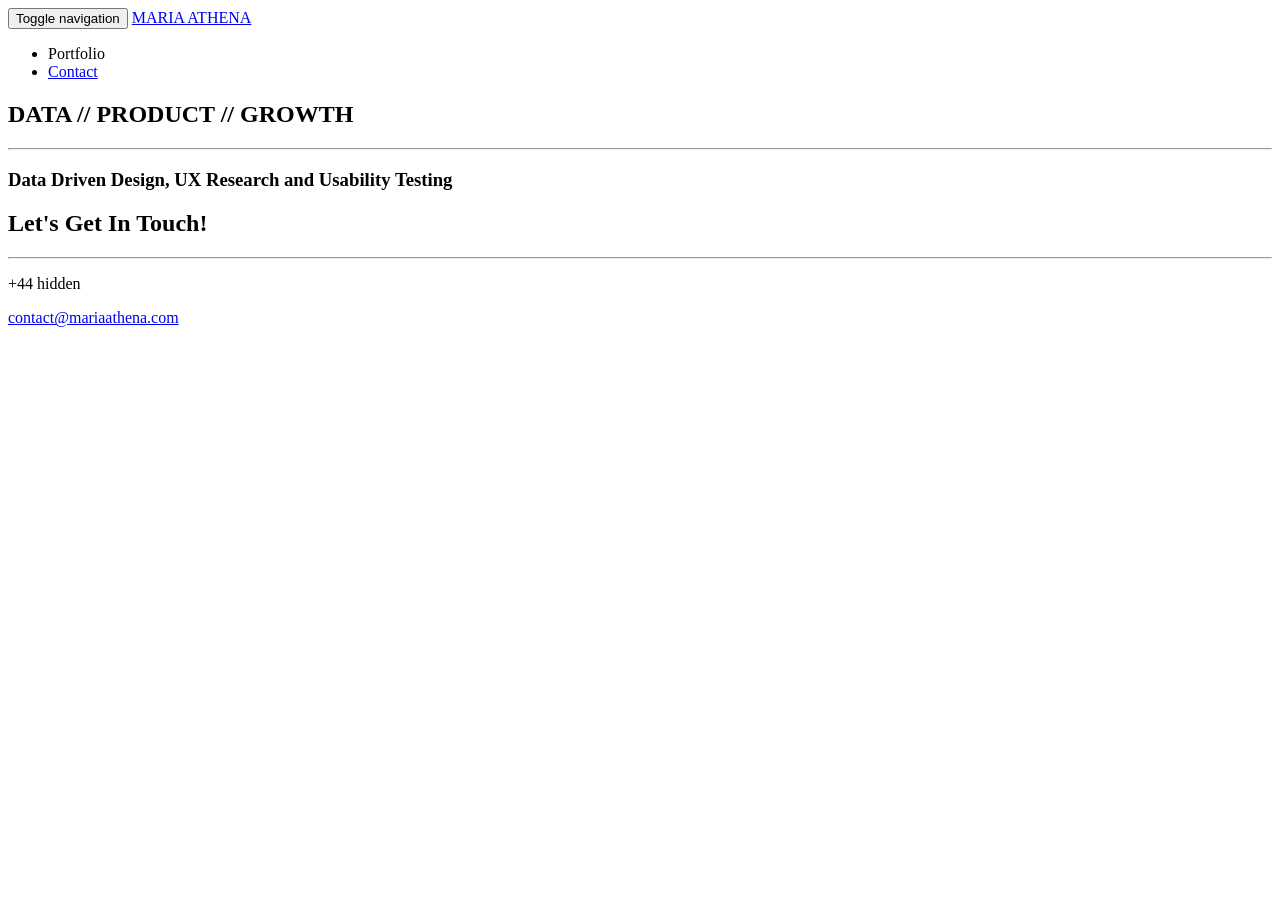
==== index.html @ 38fac7b6 "link to portfolio" ====
<!DOCTYPE html>
<!-- Template from bootstrap -->

<html lang="en">
    
<head>

    <meta charset="utf-8">
    <meta http-equiv="X-UA-Compatible" content="IE=edge">
    <meta name="viewport" content="width=device-width, initial-scale=1">
    <meta name="description" content="">
    <meta name="author" content="">

    <title>MariaAthena</title>

    <!-- Bootstrap Core CSS -->
    <link rel="stylesheet" href="css/bootstrap.min.css" type="text/css">

    <!-- Custom Fonts -->
    <link href='http://fonts.googleapis.com/css?family=Open+Sans:300italic,400italic,600italic,700italic,800italic,400,300,600,700,800' rel='stylesheet' type='text/css'>
    <link href='http://fonts.googleapis.com/css?family=Merriweather:400,300,300italic,400italic,700,700italic,900,900italic' rel='stylesheet' type='text/css'>
    <link rel="stylesheet" href="font-awesome/css/font-awesome.min.css" type="text/css">

    <!-- Plugin CSS -->
    <link rel="stylesheet" href="css/animate.min.css" type="text/css">

    <!-- Custom CSS -->
    <link rel="stylesheet" href="css/creative.css" type="text/css">

    <!-- HTML5 Shim and Respond.js IE8 support of HTML5 elements and media queries -->
    <!-- WARNING: Respond.js doesn't work if you view the page via file:// -->
    <!--[if lt IE 9]>
        <script src="https://oss.maxcdn.com/libs/html5shiv/3.7.0/html5shiv.js"></script>
        <script src="https://oss.maxcdn.com/libs/respond.js/1.4.2/respond.min.js"></script>
    <![endif]-->

</head>


<body id="page-top">

    <nav id="mainNav" class="navbar navbar-default navbar-fixed-top">
        <div class="container-fluid">
            <!-- Brand and toggle get grouped for better mobile display -->
            <div class="navbar-header">
                <button type="button" class="navbar-toggle collapsed" data-toggle="collapse" data-target="#bs-example-navbar-collapse-1">
                    <span class="sr-only">Toggle navigation</span>
                    <span class="icon-bar"></span>
                    <span class="icon-bar"></span>
                    <span class="icon-bar"></span>
                </button>
                <a class="navbar-brand page-scroll" href="#page-top">MARIA ATHENA</a>
            </div>

            <!-- Collect the nav links, forms, and other content for toggling -->
            <div class="collapse navbar-collapse" id="bs-example-navbar-collapse-1">
                <ul class="nav navbar-nav navbar-right">
                    <li>
                        <!--a class="page-scroll" href="#about">About</a>
                    </li>
                    <li>
                        <a class="page-scroll" href="#services">Services</a>
                    </li>
                    <li-->
                        <link href="http://www.github.com/mariaathena">Portfolio</>
                    </li>
                    <li>
                        <a class="page-scroll" href="#contact">Contact</a>
                    </li>
                </ul>
            </div>
            <!-- /.navbar-collapse -->
        </div>
        <!-- /.container-fluid -->
    </nav>

    <header>
        <div class="header-content">
            <div class="header-content-inner">
                <h2>DATA // PRODUCT // GROWTH</h2>
                <hr>
                <h3>Data Driven Design, UX Research and Usability Testing</h3>
                <!-- a href="#about" class="btn btn-primary btn-xl page-scroll">Find Out More</a -->
            </div>
        </div>
    </header>

<!--
    <section class="bg-primary" id="about">
        <div class="container">
            <div class="row">
                <div class="col-lg-8 col-lg-offset-2 text-center">
                    <h2 class="section-heading">We've got what you need!</h2>
                    <hr class="light">
                    <p class="text-faded">Start Bootstrap has everything you need to get your new website up and running in no time! All of the templates and themes on Start Bootstrap are open source, free to download, and easy to use. No strings attached!</p>
                    <a href="#" class="btn btn-default btn-xl">Get Started!</a>
                </div>
            </div>
        </div>
    </section>

    <section id="services">
        <div class="container">
            <div class="row">
                <div class="col-lg-12 text-center">
                    <h2 class="section-heading">At Your Service</h2>
                    <hr class="primary">
                </div>
            </div>
        </div>
        <div class="container">
            <div class="row">
                <div class="col-lg-3 col-md-6 text-center">
                    <div class="service-box">
                        <i class="fa fa-4x fa-diamond wow bounceIn text-primary"></i>
                        <h3>Sturdy Templates</h3>
                        <p class="text-muted">Our templates are updated regularly so they don't break.</p>
                    </div>
                </div>
                <div class="col-lg-3 col-md-6 text-center">
                    <div class="service-box">
                        <i class="fa fa-4x fa-paper-plane wow bounceIn text-primary" data-wow-delay=".1s"></i>
                        <h3>Ready to Ship</h3>
                        <p class="text-muted">You can use this theme as is, or you can make changes!</p>
                    </div>
                </div>
                <div class="col-lg-3 col-md-6 text-center">
                    <div class="service-box">
                        <i class="fa fa-4x fa-newspaper-o wow bounceIn text-primary" data-wow-delay=".2s"></i>
                        <h3>Up to Date</h3>
                        <p class="text-muted">We update dependencies to keep things fresh.</p>
                    </div>
                </div>
                <div class="col-lg-3 col-md-6 text-center">
                    <div class="service-box">
                        <i class="fa fa-4x fa-heart wow bounceIn text-primary" data-wow-delay=".3s"></i>
                        <h3>Made with Love</h3>
                        <p class="text-muted">You have to make your websites with love these days!</p>
                    </div>
                </div>
            </div>
        </div>
    </section>

    <section class="no-padding" id="portfolio">
        <div class="container-fluid">
            <div class="row no-gutter">
                <div class="col-lg-4 col-sm-6">
                    <a href="#" class="portfolio-box">
                        <img src="img/portfolio/1.jpg" class="img-responsive" alt="">
                        <div class="portfolio-box-caption">
                            <div class="portfolio-box-caption-content">
                                <div class="project-category text-faded">
                                    Category
                                </div>
                                <div class="project-name">
                                    Project Name
                                </div>
                            </div>
                        </div>
                    </a>
                </div>
                <div class="col-lg-4 col-sm-6">
                    <a href="#" class="portfolio-box">
                        <img src="img/portfolio/2.jpg" class="img-responsive" alt="">
                        <div class="portfolio-box-caption">
                            <div class="portfolio-box-caption-content">
                                <div class="project-category text-faded">
                                    Category
                                </div>
                                <div class="project-name">
                                    Project Name
                                </div>
                            </div>
                        </div>
                    </a>
                </div>
                <div class="col-lg-4 col-sm-6">
                    <a href="#" class="portfolio-box">
                        <img src="img/portfolio/3.jpg" class="img-responsive" alt="">
                        <div class="portfolio-box-caption">
                            <div class="portfolio-box-caption-content">
                                <div class="project-category text-faded">
                                    Category
                                </div>
                                <div class="project-name">
                                    Project Name
                                </div>
                            </div>
                        </div>
                    </a>
                </div>
                <div class="col-lg-4 col-sm-6">
                    <a href="#" class="portfolio-box">
                        <img src="img/portfolio/4.jpg" class="img-responsive" alt="">
                        <div class="portfolio-box-caption">
                            <div class="portfolio-box-caption-content">
                                <div class="project-category text-faded">
                                    Category
                                </div>
                                <div class="project-name">
                                    Project Name
                                </div>
                            </div>
                        </div>
                    </a>
                </div>
                <div class="col-lg-4 col-sm-6">
                    <a href="#" class="portfolio-box">
                        <img src="img/portfolio/5.jpg" class="img-responsive" alt="">
                        <div class="portfolio-box-caption">
                            <div class="portfolio-box-caption-content">
                                <div class="project-category text-faded">
                                    Category
                                </div>
                                <div class="project-name">
                                    Project Name
                                </div>
                            </div>
                        </div>
                    </a>
                </div>
                <div class="col-lg-4 col-sm-6">
                    <a href="#" class="portfolio-box">
                        <img src="img/portfolio/6.jpg" class="img-responsive" alt="">
                        <div class="portfolio-box-caption">
                            <div class="portfolio-box-caption-content">
                                <div class="project-category text-faded">
                                    Category
                                </div>
                                <div class="project-name">
                                    Project Name
                                </div>
                            </div>
                        </div>
                    </a>
                </div>
            </div>
        </div>
    </section>

    <aside class="bg-dark">
        <div class="container text-center">
            <div class="call-to-action">
                <h2>Free Download at Start Bootstrap!</h2>
                <a href="#" class="btn btn-default btn-xl wow tada">Download Now!</a>
            </div>
        </div>
    </aside>

-->
    <section id="contact">
        <div class="container">
            <div class="row">
                <div class="col-lg-8 col-lg-offset-2 text-center">
                    <h2 class="section-heading">Let's Get In Touch!</h2>
                    <hr class="primary">
                    <!-- p>Ready to start your next project with us? That's great! Give us a call or send us an email and we will get back to you as soon as possible!</p -->
                </div>
                <div class="col-lg-4 col-lg-offset-2 text-center">
                    <i class="fa fa-phone fa-3x wow bounceIn"></i>
                    <p>+44 hidden</p>
                </div>
                <div class="col-lg-4 text-center">
                    <i class="fa fa-envelope-o fa-3x wow bounceIn" data-wow-delay=".1s"></i>
                    <p><a href="mailto:contact@mariaathena.com">contact@mariaathena.com</a></p>
                </div>
            </div>
        </div>
    </section>



    <!-- jQuery -->
    <script src="js/jquery.js"></script>

    <!-- Bootstrap Core JavaScript -->
    <script src="js/bootstrap.min.js"></script>

    <!-- Plugin JavaScript -->
    <script src="js/jquery.easing.min.js"></script>
    <script src="js/jquery.fittext.js"></script>
    <script src="js/wow.min.js"></script>

    <!-- Custom Theme JavaScript -->
    <script src="js/creative.js"></script>

</body>

<script>
  (function(i,s,o,g,r,a,m){i['GoogleAnalyticsObject']=r;i[r]=i[r]||function(){
  (i[r].q=i[r].q||[]).push(arguments)},i[r].l=1*new Date();a=s.createElement(o),
  m=s.getElementsByTagName(o)[0];a.async=1;a.src=g;m.parentNode.insertBefore(a,m)
  })(window,document,'script','https://www.google-analytics.com/analytics.js','ga');

  ga('create', 'UA-71743566-1', 'auto');
  ga('send', 'pageview');

</script>
    
        
</html>
---- css/creative.css ----
/*!
 * Start Bootstrap - Creative Bootstrap Theme (http://startbootstrap.com)
 * Code licensed under the Apache License v2.0.
 * For details, see http://www.apache.org/licenses/LICENSE-2.0.
 */

html,
body {
    width: 100%;
    height: 100%;
}

body {
    font-family: Merriweather,'Helvetica Neue',Arial,sans-serif;
}

hr {
    max-width: 50px;
    border-color: #f05f40;
    border-width: 3px;
}

hr.light {
    border-color: #fff;
}

a {
    color: #f05f40;
    -webkit-transition: all .35s;
    -moz-transition: all .35s;
    transition: all .35s;
}

a:hover,
a:focus {
    color: #eb3812;
}

h1,
h2,
h3,
h4,
h5,
h6 {
    font-family: 'Open Sans','Helvetica Neue',Arial,sans-serif;
}

p {
    margin-bottom: 20px;
    font-size: 16px;
    line-height: 1.5;
}

.bg-primary {
    background-color: #f05f40;
}

.bg-dark {
    color: #fff;
    background-color: #222;
}

.text-faded {
    color: rgba(255,255,255,.7);
}

section {
    padding: 100px 0;
}

aside {
    padding: 50px 0;
}

.no-padding {
    padding: 0;
}

.navbar-default {
    border-color: rgba(34,34,34,.05);
    font-family: 'Open Sans','Helvetica Neue',Arial,sans-serif;
    background-color: #fff;
    -webkit-transition: all .35s;
    -moz-transition: all .35s;
    transition: all .35s;
}

.navbar-default .navbar-header .navbar-brand {
    text-transform: uppercase;
    font-family: 'Open Sans','Helvetica Neue',Arial,sans-serif;
    font-weight: 700;
    color: #f05f40;
}

.navbar-default .navbar-header .navbar-brand:hover,
.navbar-default .navbar-header .navbar-brand:focus {
    color: #eb3812;
}

.navbar-default .nav > li>a,
.navbar-default .nav>li>a:focus {
    text-transform: uppercase;
    font-size: 13px;
    font-weight: 700;
    color: #222;
}

.navbar-default .nav > li>a:hover,
.navbar-default .nav>li>a:focus:hover {
    color: #f05f40;
}

.navbar-default .nav > li.active>a,
.navbar-default .nav>li.active>a:focus {
    color: #f05f40!important;
    background-color: transparent;
}

.navbar-default .nav > li.active>a:hover,
.navbar-default .nav>li.active>a:focus:hover {
    background-color: transparent;
}

@media(min-width:768px) {
    .navbar-default {
        border-color: rgba(255,255,255,.3);
        background-color: transparent;
    }

    .navbar-default .navbar-header .navbar-brand {
        color: rgba(255,255,255,.7);
    }

    .navbar-default .navbar-header .navbar-brand:hover,
    .navbar-default .navbar-header .navbar-brand:focus {
        color: #fff;
    }

    .navbar-default .nav > li>a,
    .navbar-default .nav>li>a:focus {
        color: rgba(255,255,255,.7);
    }

    .navbar-default .nav > li>a:hover,
    .navbar-default .nav>li>a:focus:hover {
        color: #fff;
    }

    .navbar-default.affix {
        border-color: rgba(34,34,34,.05);
        background-color: #fff;
    }

    .navbar-default.affix .navbar-header .navbar-brand {
        font-size: 14px;
        color: #f05f40;
    }

    .navbar-default.affix .navbar-header .navbar-brand:hover,
    .navbar-default.affix .navbar-header .navbar-brand:focus {
        color: #eb3812;
    }

    .navbar-default.affix .nav > li>a,
    .navbar-default.affix .nav>li>a:focus {
        color: #222;
    }

    .navbar-default.affix .nav > li>a:hover,
    .navbar-default.affix .nav>li>a:focus:hover {
        color: #f05f40;
    }
}

header {
    position: relative;
    width: 100%;
    min-height: auto;
    text-align: center;
    color: #fff;
    background-image: url(../img/header.jpg);
    background-position: center;
    -webkit-background-size: cover;
    -moz-background-size: cover;
    background-size: cover;
    -o-background-size: cover;
}

header .header-content {
    position: relative;
    width: 100%;
    padding: 100px 15px;
    text-align: center;
}

header .header-content .header-content-inner h1 {
    margin-top: 0;
    margin-bottom: 0;
    text-transform: uppercase;
    font-weight: 700;
}

header .header-content .header-content-inner hr {
    margin: 30px auto;
}

header .header-content .header-content-inner p {
    margin-bottom: 50px;
    font-size: 16px;
    font-weight: 300;
    color: rgba(255,255,255,.7);
}

@media(min-width:768px) {
    header {
        min-height: 100%;
    }

    header .header-content {
        position: absolute;
        top: 50%;
        padding: 0 50px;
        -webkit-transform: translateY(-50%);
        -ms-transform: translateY(-50%);
        transform: translateY(-50%);
    }

    header .header-content .header-content-inner {
        margin-right: auto;
        margin-left: auto;
        max-width: 1000px;
    }

    header .header-content .header-content-inner p {
        margin-right: auto;
        margin-left: auto;
        max-width: 80%;
        font-size: 18px;
    }
}

.section-heading {
    margin-top: 0;
}

.service-box {
    margin: 50px auto 0;
    max-width: 400px;
}

@media(min-width:992px) {
    .service-box {
        margin: 20px auto 0;
    }
}

.service-box p {
    margin-bottom: 0;
}

.portfolio-box {
    display: block;
    position: relative;
    margin: 0 auto;
    max-width: 650px;
}

.portfolio-box .portfolio-box-caption {
    display: block;
    position: absolute;
    bottom: 0;
    width: 100%;
    height: 100%;
    text-align: center;
    color: #fff;
    opacity: 0;
    background: rgba(240,95,64,.9);
    -webkit-transition: all .35s;
    -moz-transition: all .35s;
    transition: all .35s;
}

.portfolio-box .portfolio-box-caption .portfolio-box-caption-content {
    position: absolute;
    top: 50%;
    width: 100%;
    text-align: center;
    transform: translateY(-50%);
}

.portfolio-box .portfolio-box-caption .portfolio-box-caption-content .project-category,
.portfolio-box .portfolio-box-caption .portfolio-box-caption-content .project-name {
    padding: 0 15px;
    font-family: 'Open Sans','Helvetica Neue',Arial,sans-serif;
}

.portfolio-box .portfolio-box-caption .portfolio-box-caption-content .project-category {
    text-transform: uppercase;
    font-size: 14px;
    font-weight: 600;
}

.portfolio-box .portfolio-box-caption .portfolio-box-caption-content .project-name {
    font-size: 18px;
}

.portfolio-box:hover .portfolio-box-caption {
    opacity: 1;
}

@media(min-width:768px) {
    .portfolio-box .portfolio-box-caption .portfolio-box-caption-content .project-category {
        font-size: 16px;
    }

    .portfolio-box .portfolio-box-caption .portfolio-box-caption-content .project-name {
        font-size: 22px;
    }
}

.call-to-action h2 {
    margin: 0 auto 20px;
}

.text-primary {
    color: #f05f40;
}

.no-gutter > [class*=col-] {
    padding-right: 0;
    padding-left: 0;
}

.btn-default {
    border-color: #fff;
    color: #222;
    background-color: #fff;
    -webkit-transition: all .35s;
    -moz-transition: all .35s;
    transition: all .35s;
}

.btn-default:hover,
.btn-default:focus,
.btn-default.focus,
.btn-default:active,
.btn-default.active,
.open > .dropdown-toggle.btn-default {
    border-color: #ededed;
    color: #222;
    background-color: #f2f2f2;
}

.btn-default:active,
.btn-default.active,
.open > .dropdown-toggle.btn-default {
    background-image: none;
}

.btn-default.disabled,
.btn-default[disabled],
fieldset[disabled] .btn-default,
.btn-default.disabled:hover,
.btn-default[disabled]:hover,
fieldset[disabled] .btn-default:hover,
.btn-default.disabled:focus,
.btn-default[disabled]:focus,
fieldset[disabled] .btn-default:focus,
.btn-default.disabled.focus,
.btn-default[disabled].focus,
fieldset[disabled] .btn-default.focus,
.btn-default.disabled:active,
.btn-default[disabled]:active,
fieldset[disabled] .btn-default:active,
.btn-default.disabled.active,
.btn-default[disabled].active,
fieldset[disabled] .btn-default.active {
    border-color: #fff;
    background-color: #fff;
}

.btn-default .badge {
    color: #fff;
    background-color: #222;
}

.btn-primary {
    border-color: #f05f40;
    color: #fff;
    background-color: #f05f40;
    -webkit-transition: all .35s;
    -moz-transition: all .35s;
    transition: all .35s;
}

.btn-primary:hover,
.btn-primary:focus,
.btn-primary.focus,
.btn-primary:active,
.btn-primary.active,
.open > .dropdown-toggle.btn-primary {
    border-color: #ed431f;
    color: #fff;
    background-color: #ee4b28;
}

.btn-primary:active,
.btn-primary.active,
.open > .dropdown-toggle.btn-primary {
    background-image: none;
}

.btn-primary.disabled,
.btn-primary[disabled],
fieldset[disabled] .btn-primary,
.btn-primary.disabled:hover,
.btn-primary[disabled]:hover,
fieldset[disabled] .btn-primary:hover,
.btn-primary.disabled:focus,
.btn-primary[disabled]:focus,
fieldset[disabled] .btn-primary:focus,
.btn-primary.disabled.focus,
.btn-primary[disabled].focus,
fieldset[disabled] .btn-primary.focus,
.btn-primary.disabled:active,
.btn-primary[disabled]:active,
fieldset[disabled] .btn-primary:active,
.btn-primary.disabled.active,
.btn-primary[disabled].active,
fieldset[disabled] .btn-primary.active {
    border-color: #f05f40;
    background-color: #f05f40;
}

.btn-primary .badge {
    color: #f05f40;
    background-color: #fff;
}

.btn {
    border: 0;
    border-radius: 300px;
    text-transform: uppercase;
    font-family: 'Open Sans','Helvetica Neue',Arial,sans-serif;
    font-weight: 700;
}

.btn-xl {
    padding: 15px 30px;
}

::-moz-selection {
    text-shadow: none;
    color: #fff;
    background: #222;
}

::selection {
    text-shadow: none;
    color: #fff;
    background: #222;
}

img::selection {
    color: #fff;
    background: 0 0;
}

img::-moz-selection {
    color: #fff;
    background: 0 0;
}

body {
    webkit-tap-highlight-color: #222;
}
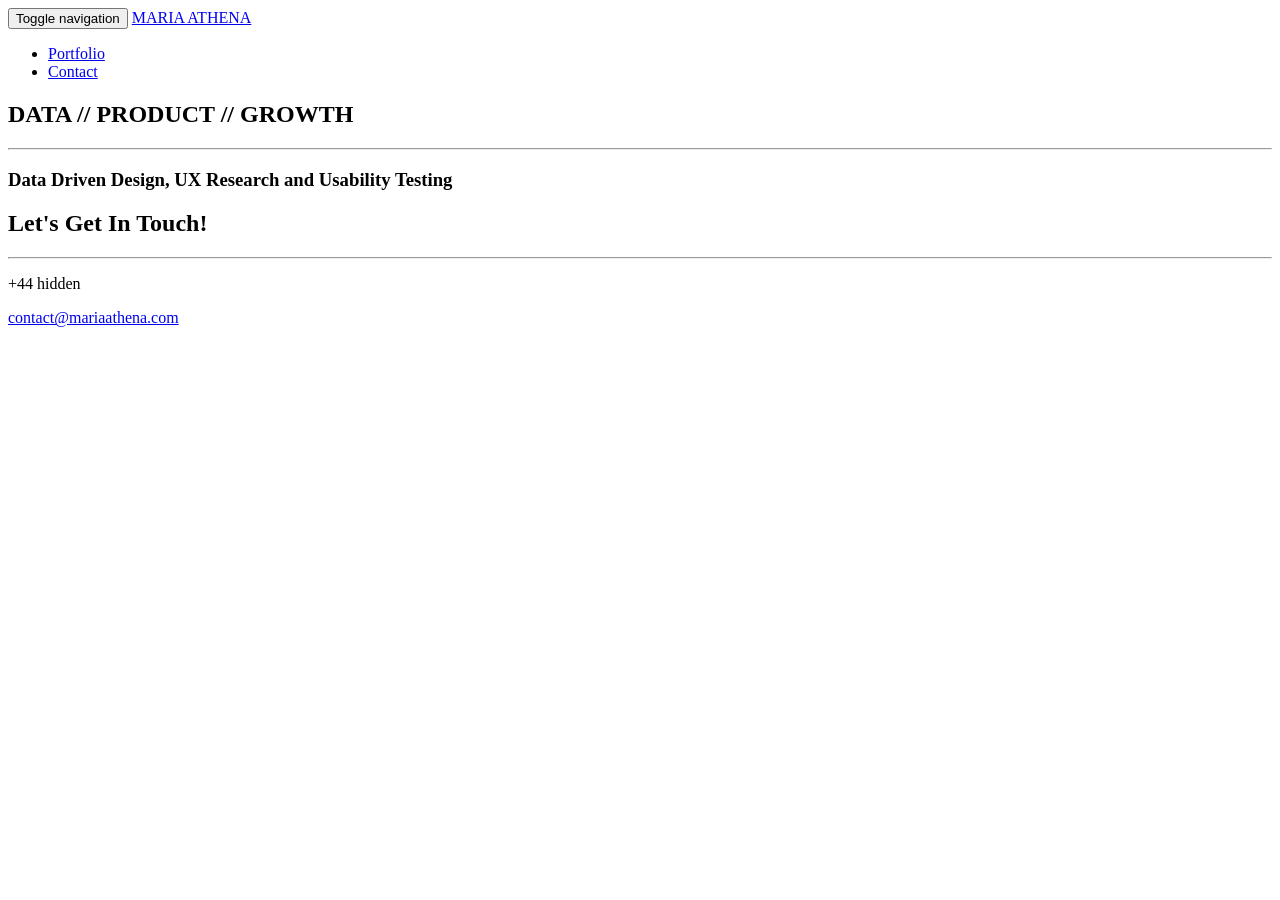
==== commit 2bb8c79f: "link to portfolio" ====
--- a/index.html
+++ b/index.html
@@ -62,7 +62,7 @@
                         <a class="page-scroll" href="#services">Services</a>
                     </li>
                     <li-->
-                        <link href="http://www.github.com/mariaathena">Portfolio</>
+                        <a href="http://www.github.com/mariaathena">Portfolio</a>
                     </li>
                     <li>
                         <a class="page-scroll" href="#contact">Contact</a>
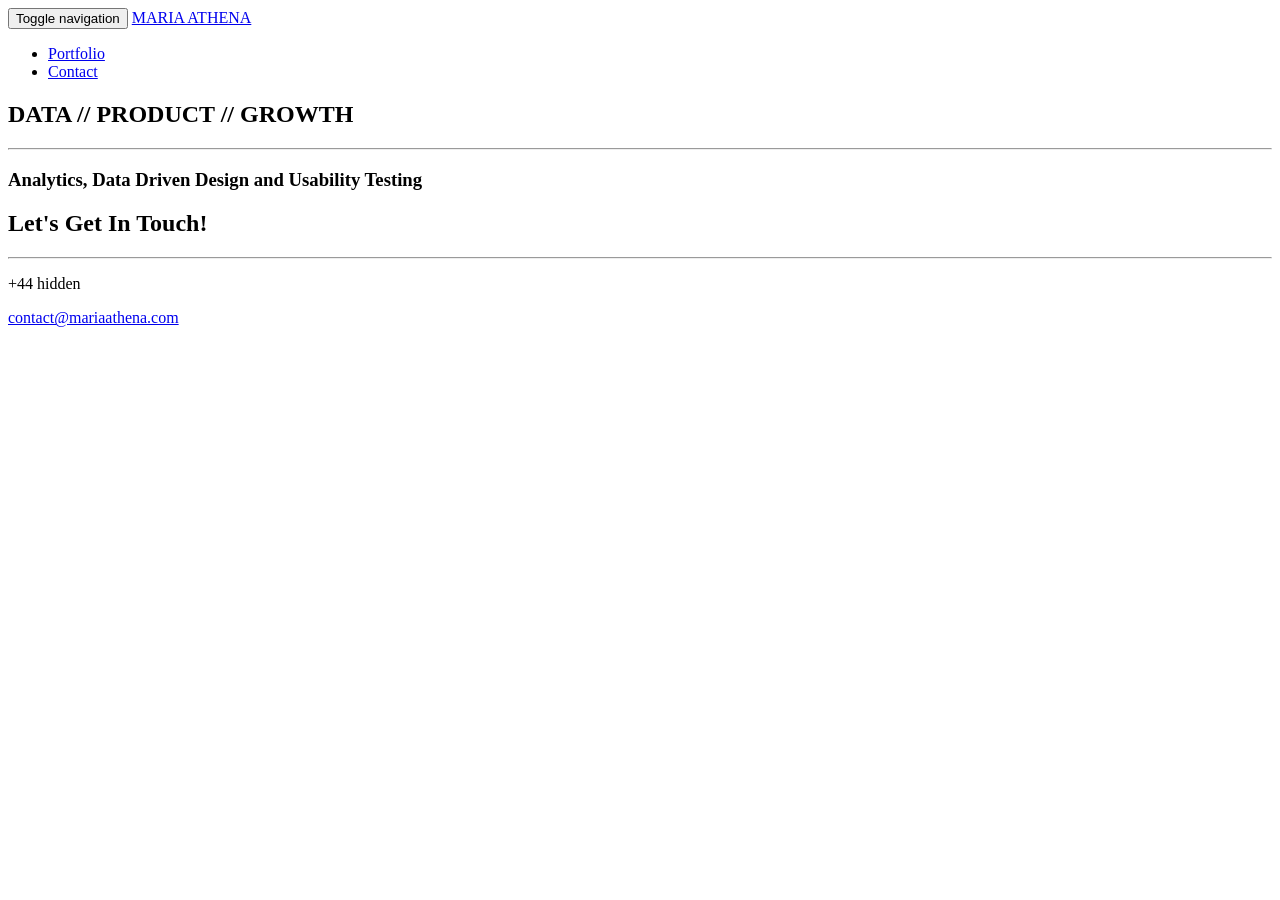
==== commit d05e6915: "add tagline" ====
--- a/index.html
+++ b/index.html
@@ -79,7 +79,7 @@
             <div class="header-content-inner">
                 <h2>DATA // PRODUCT // GROWTH</h2>
                 <hr>
-                <h3>Data Driven Design, UX Research and Usability Testing</h3>
+                <h3>Analytics, Data Driven Design and Usability Testing</h3>
                 <!-- a href="#about" class="btn btn-primary btn-xl page-scroll">Find Out More</a -->
             </div>
         </div>
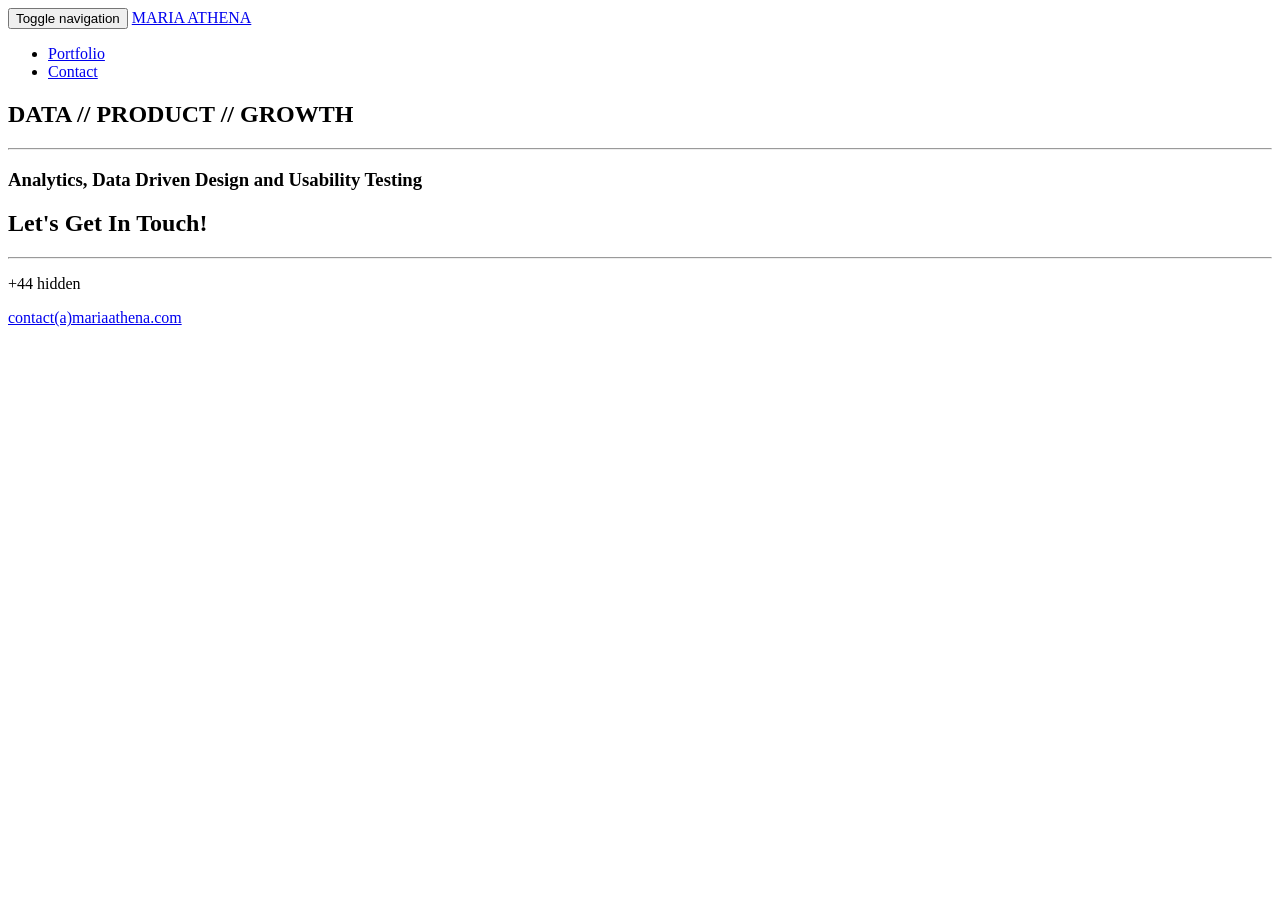
==== commit 729e516f: "add email" ====
--- a/index.html
+++ b/index.html
@@ -263,7 +263,7 @@
                 </div>
                 <div class="col-lg-4 text-center">
                     <i class="fa fa-envelope-o fa-3x wow bounceIn" data-wow-delay=".1s"></i>
-                    <p><a href="mailto:contact@mariaathena.com">contact@mariaathena.com</a></p>
+                    <p><a href="mailto:contact@mariaathena.com">contact(a)mariaathena.com</a></p>
                 </div>
             </div>
         </div>
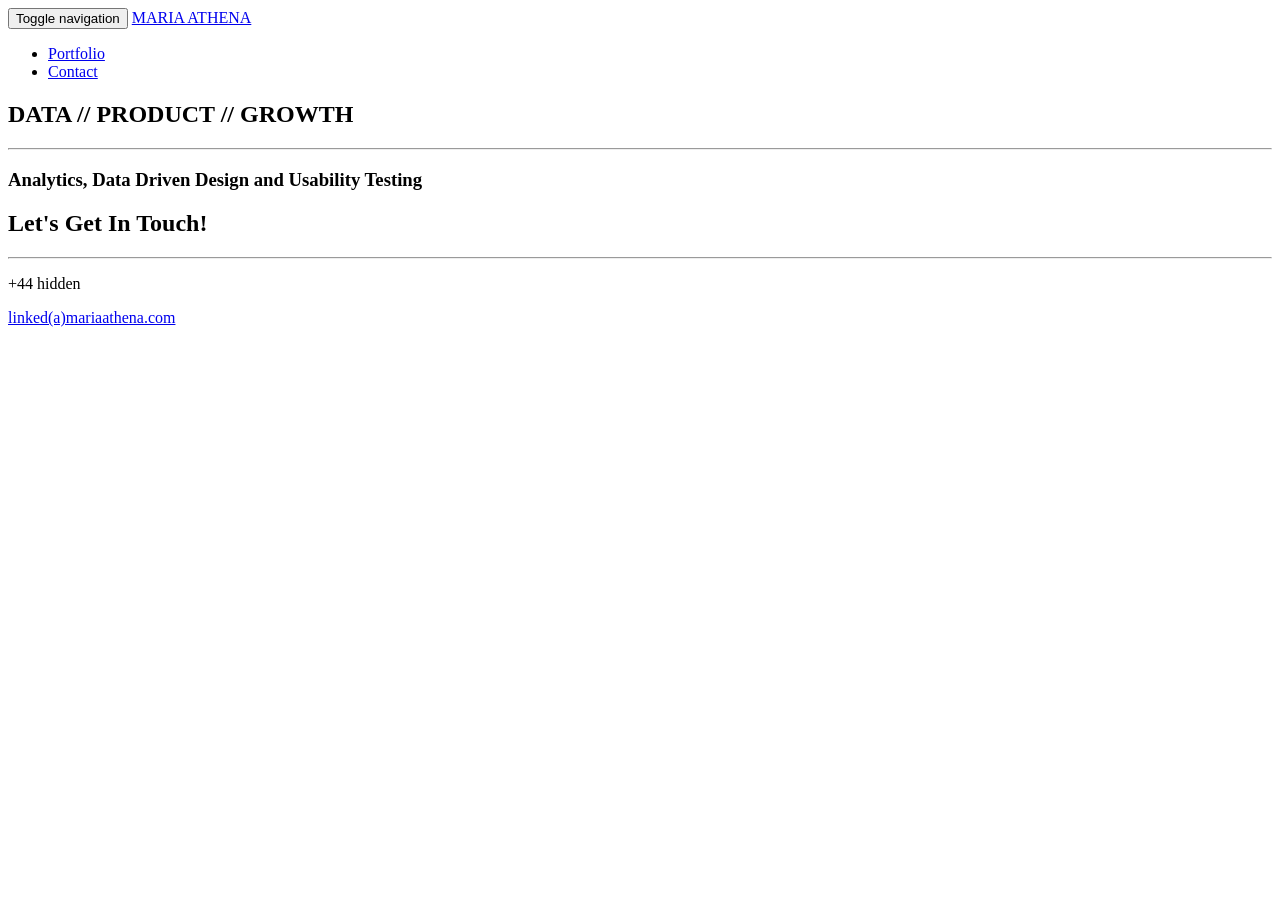
==== commit 0640f0bb: "obscure email address" ====
--- a/index.html
+++ b/index.html
@@ -263,7 +263,7 @@
                 </div>
                 <div class="col-lg-4 text-center">
                     <i class="fa fa-envelope-o fa-3x wow bounceIn" data-wow-delay=".1s"></i>
-                    <p><a href="mailto:contact@mariaathena.com">contact(a)mariaathena.com</a></p>
+                    <p><a href="mailto:me@mariaathena.com">linked(a)mariaathena.com</a></p>
                 </div>
             </div>
         </div>
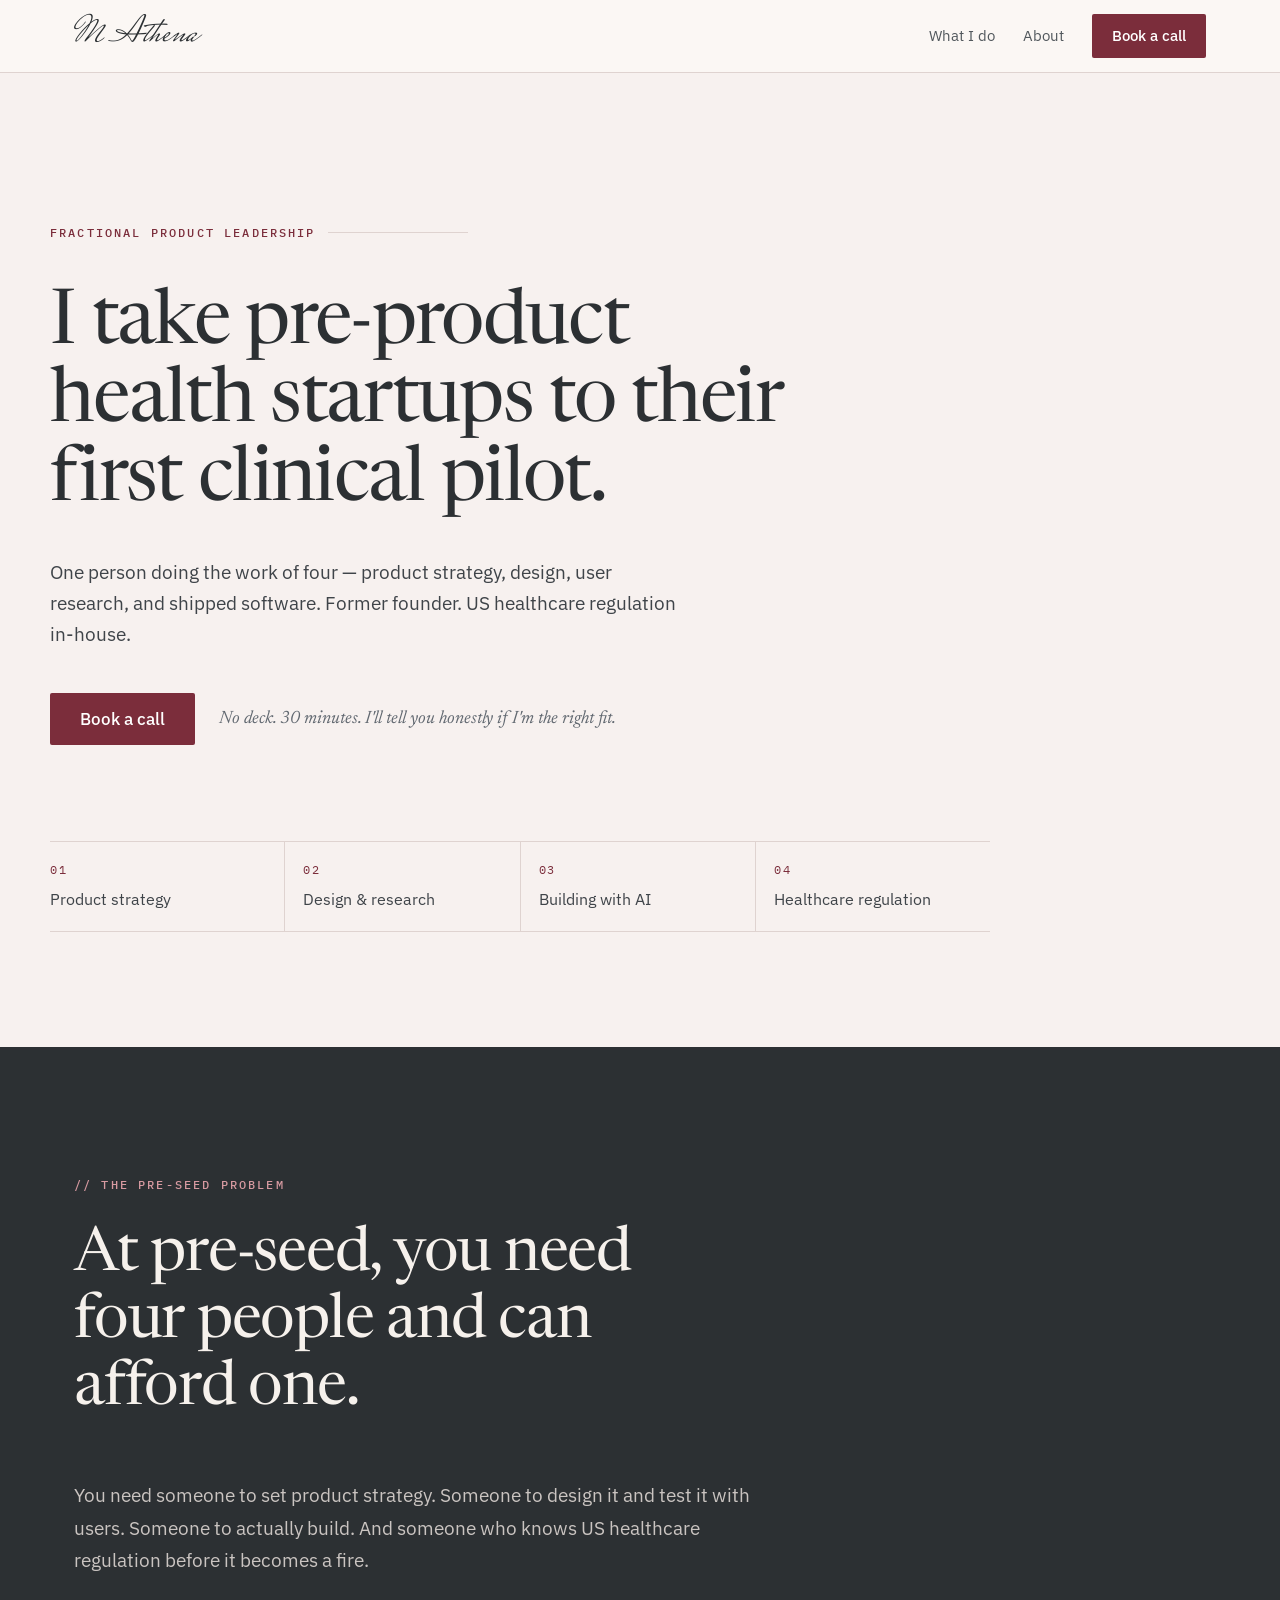
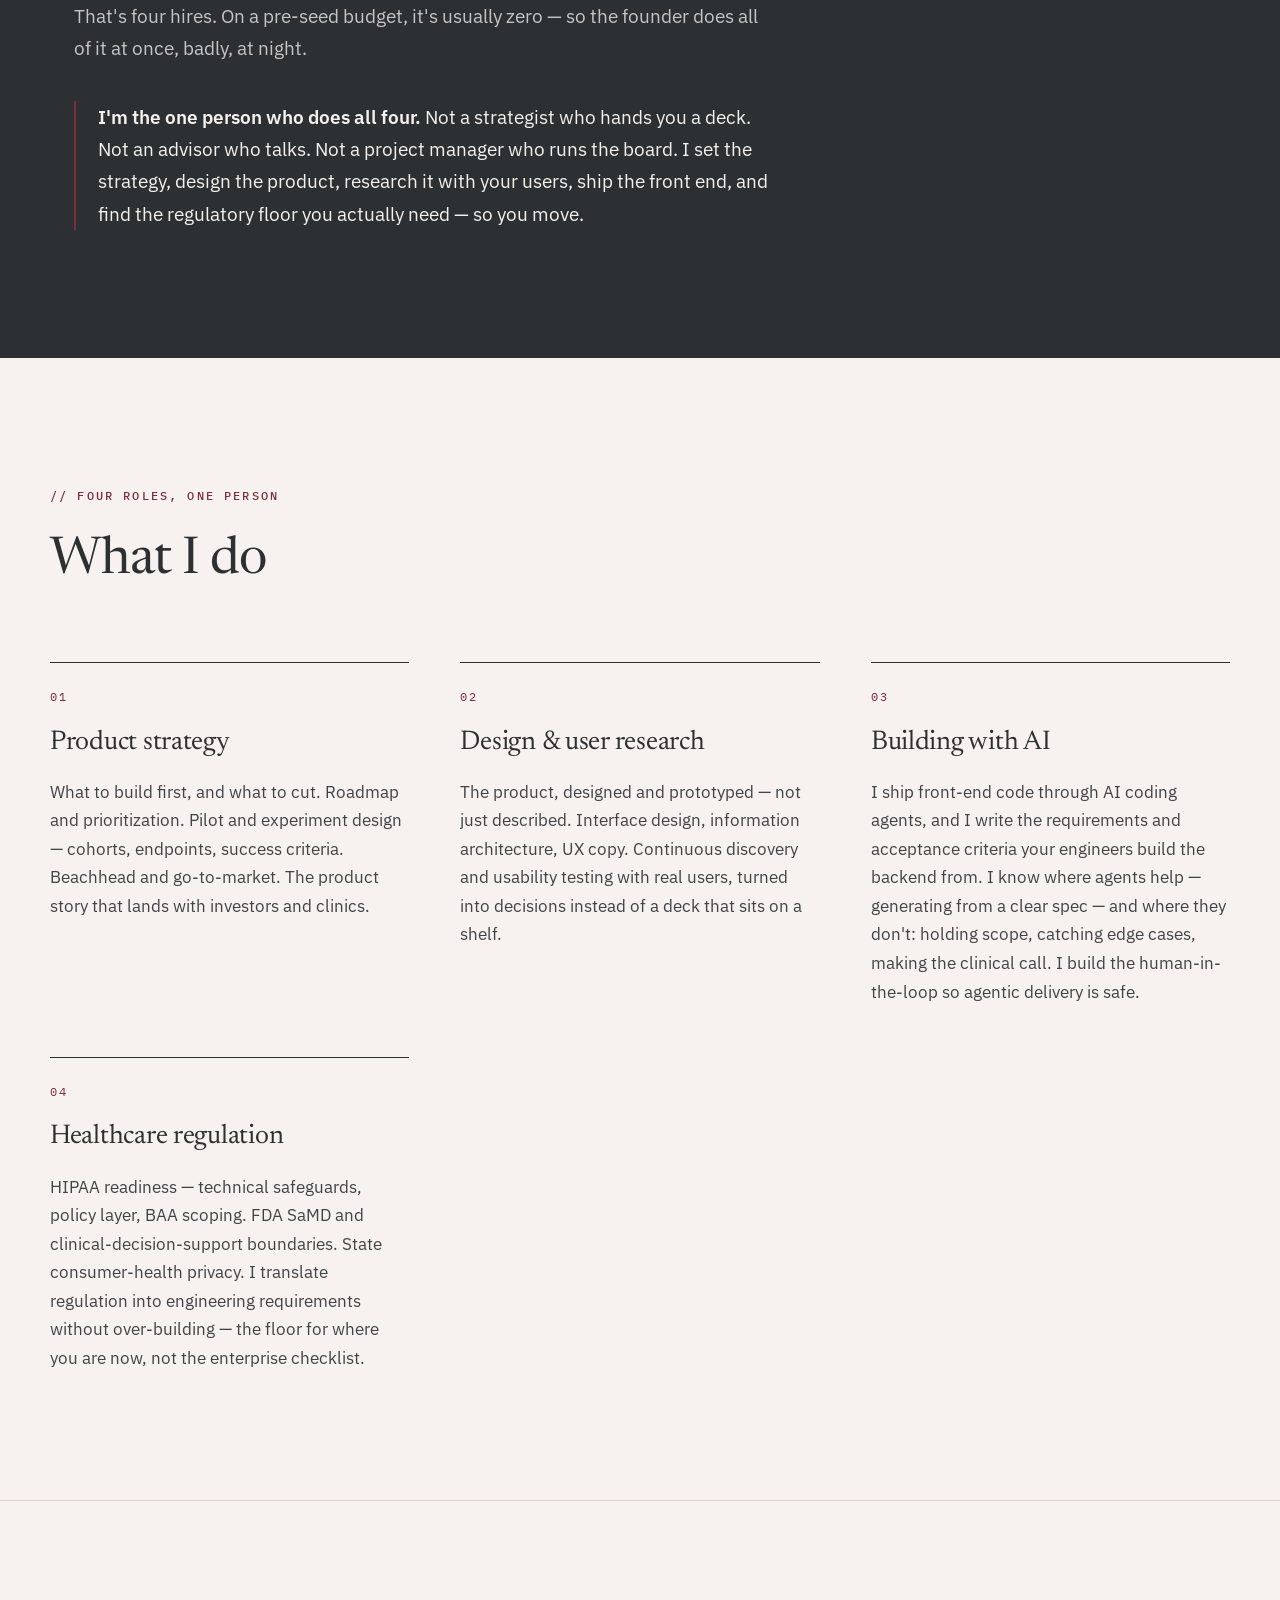
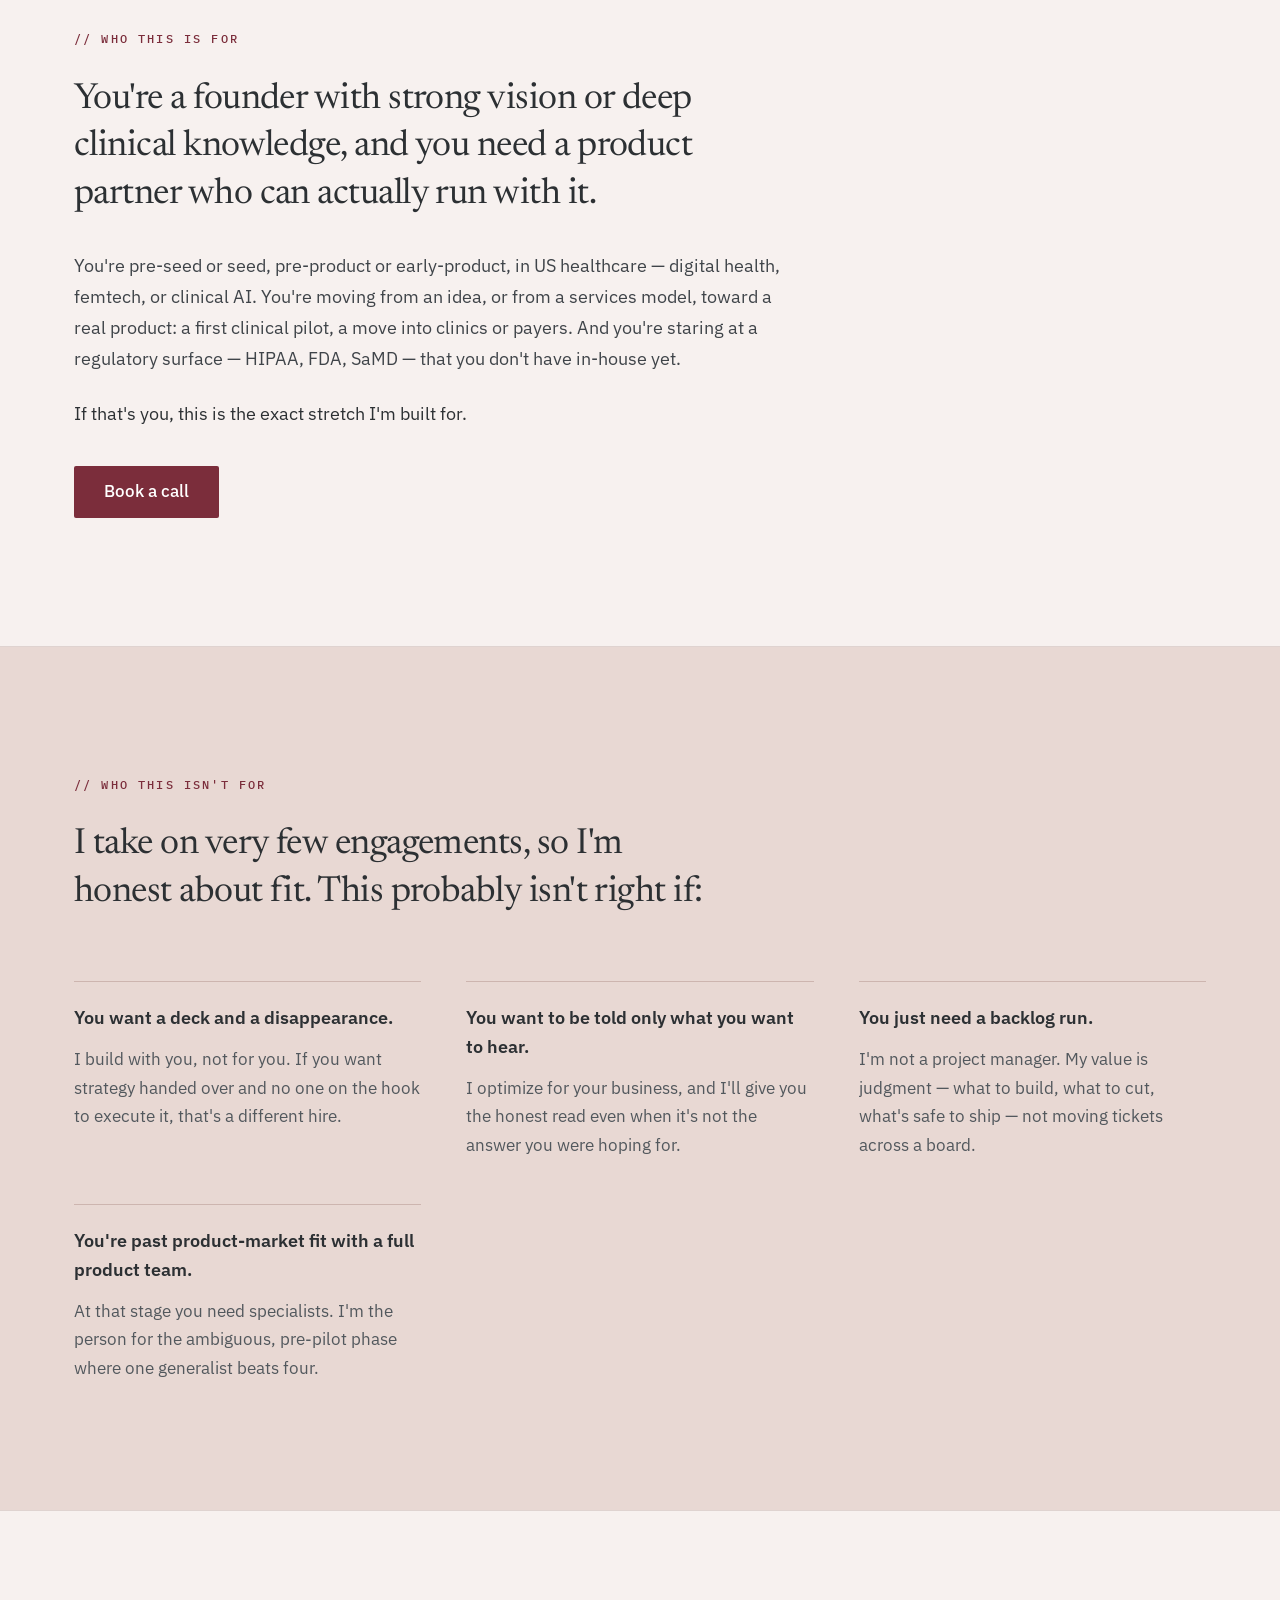
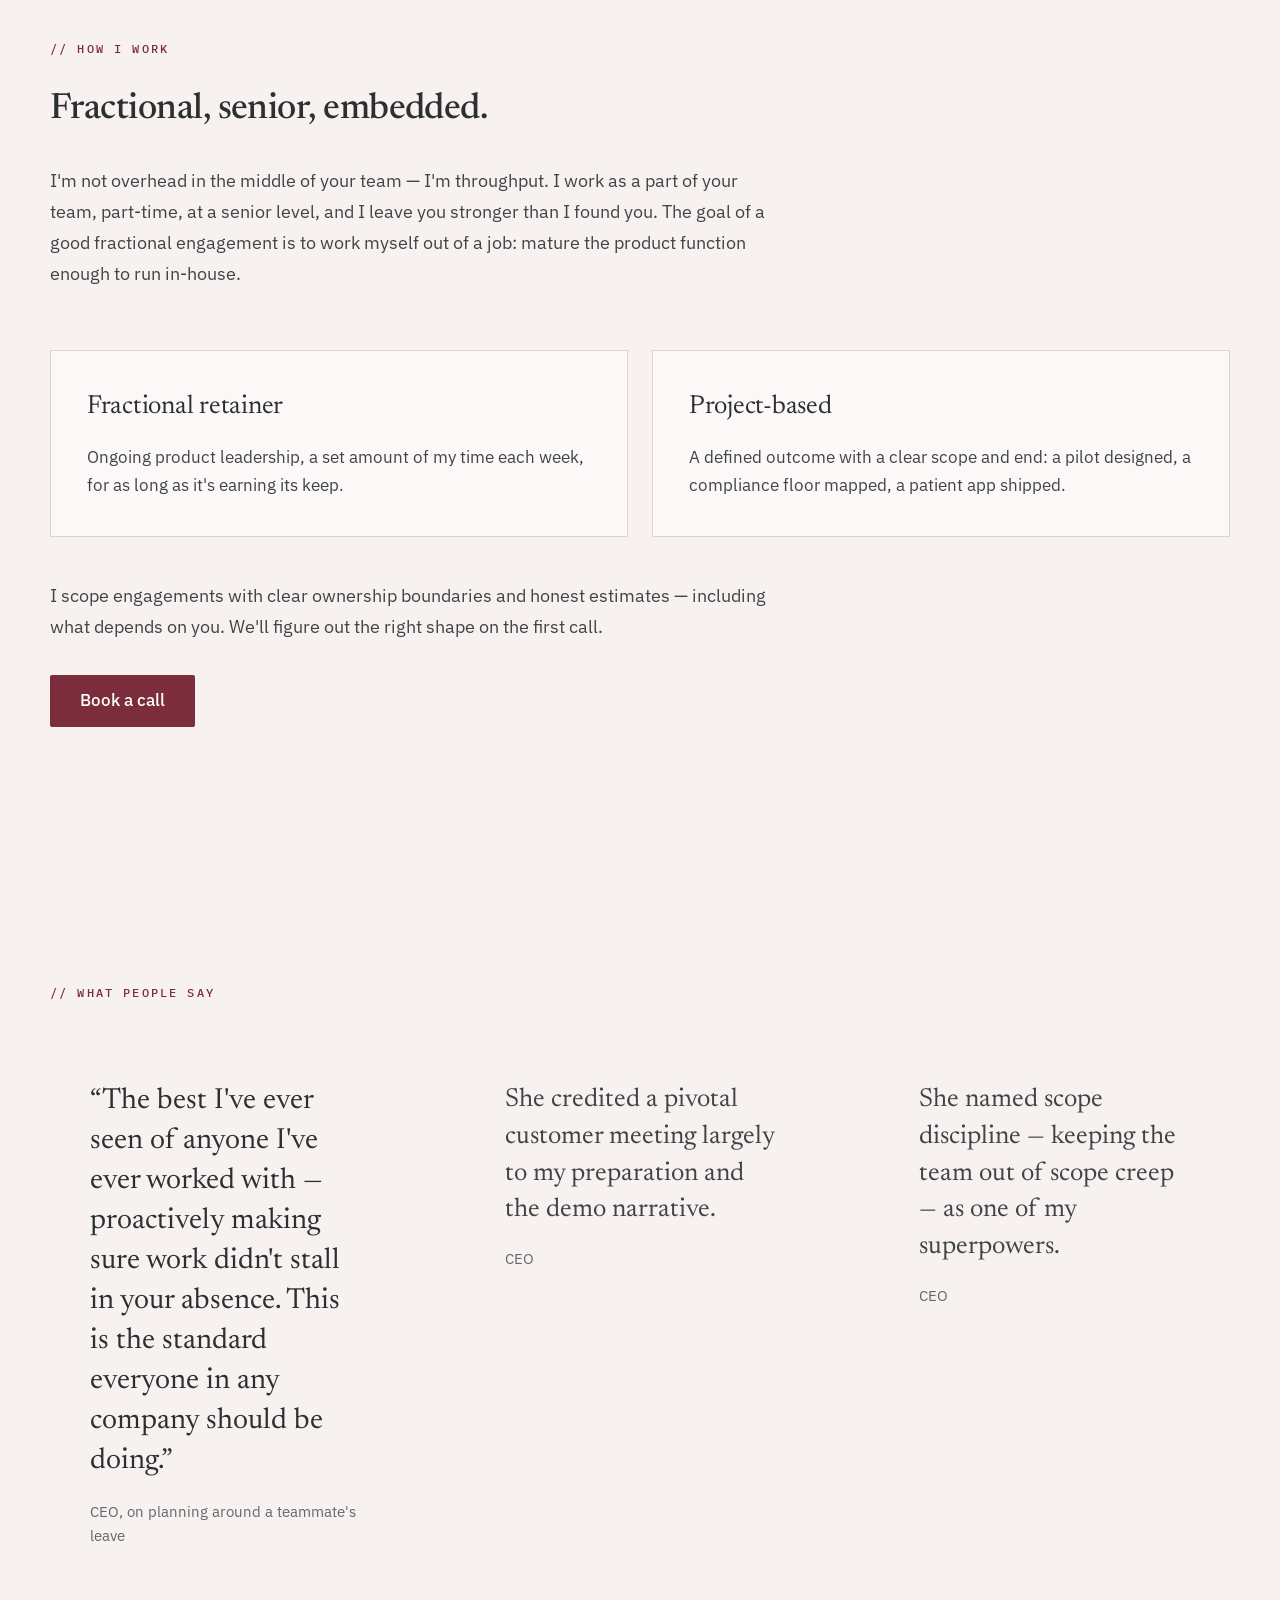
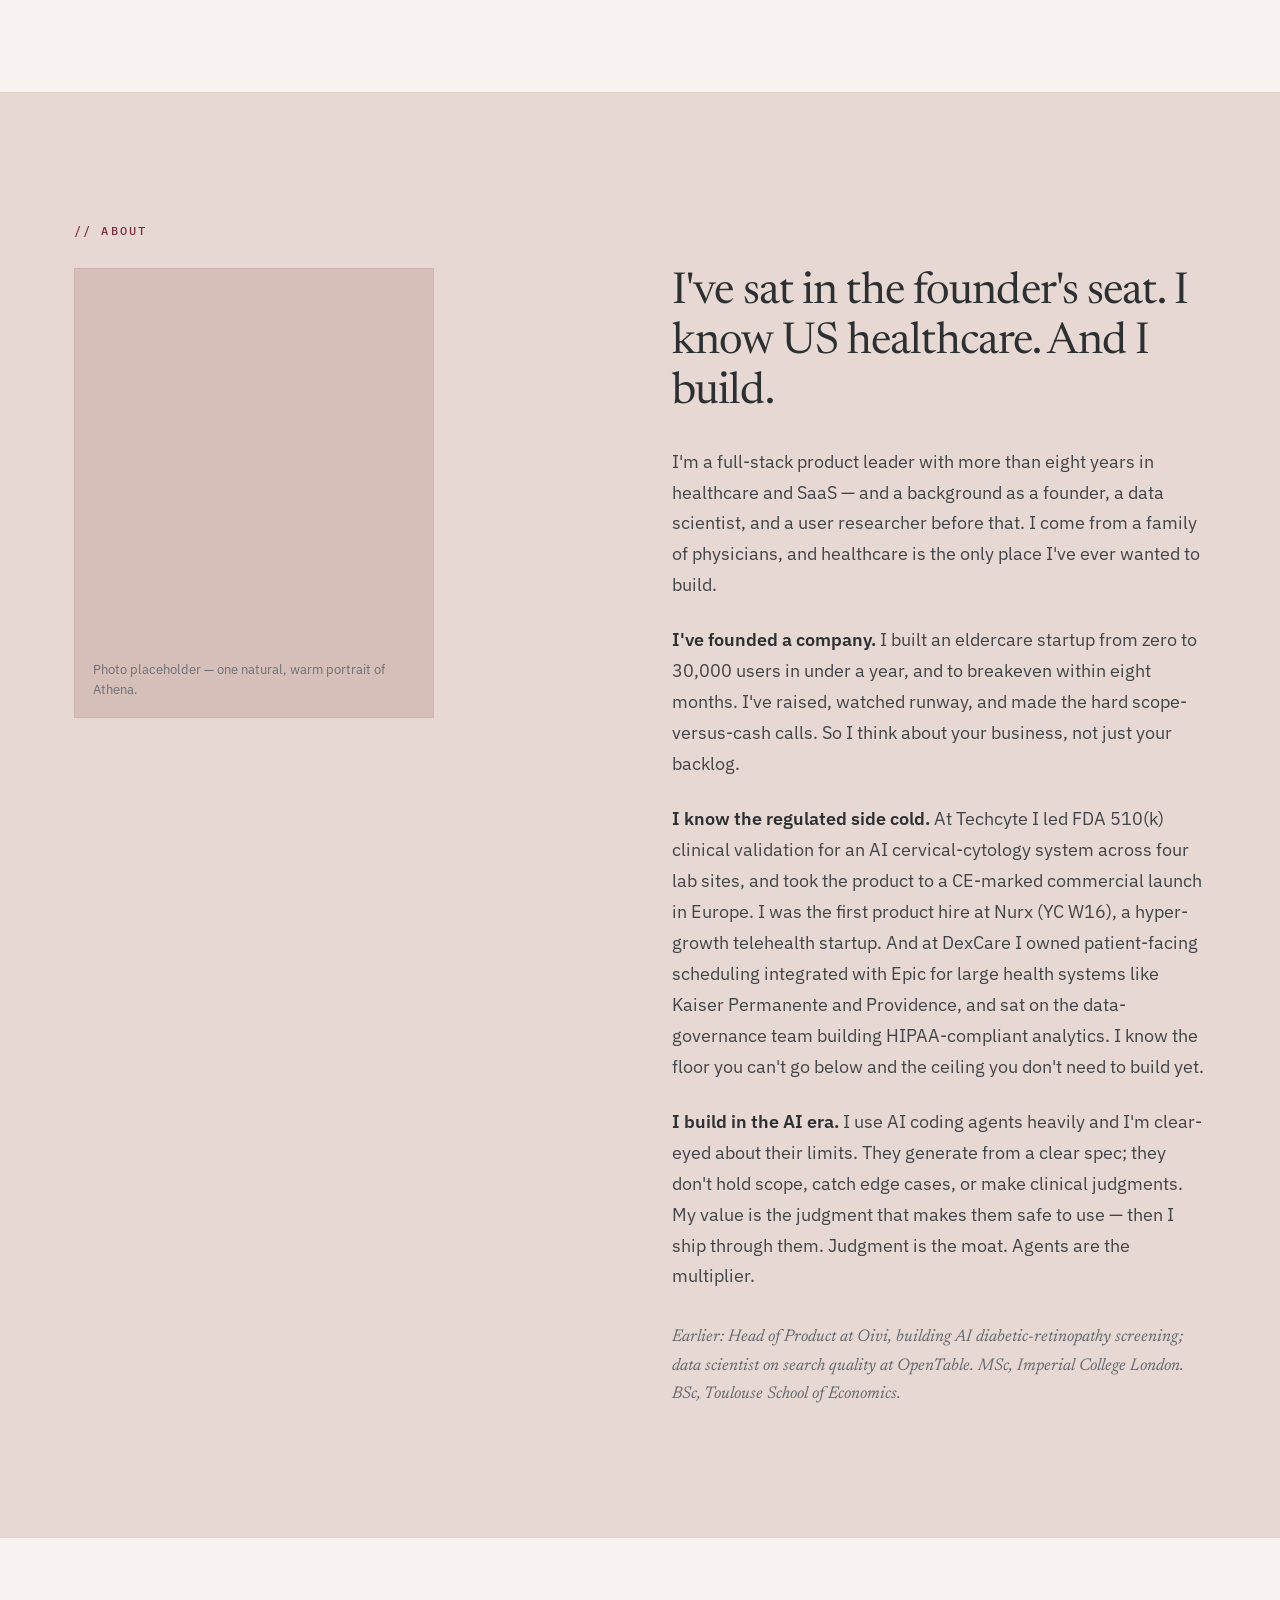
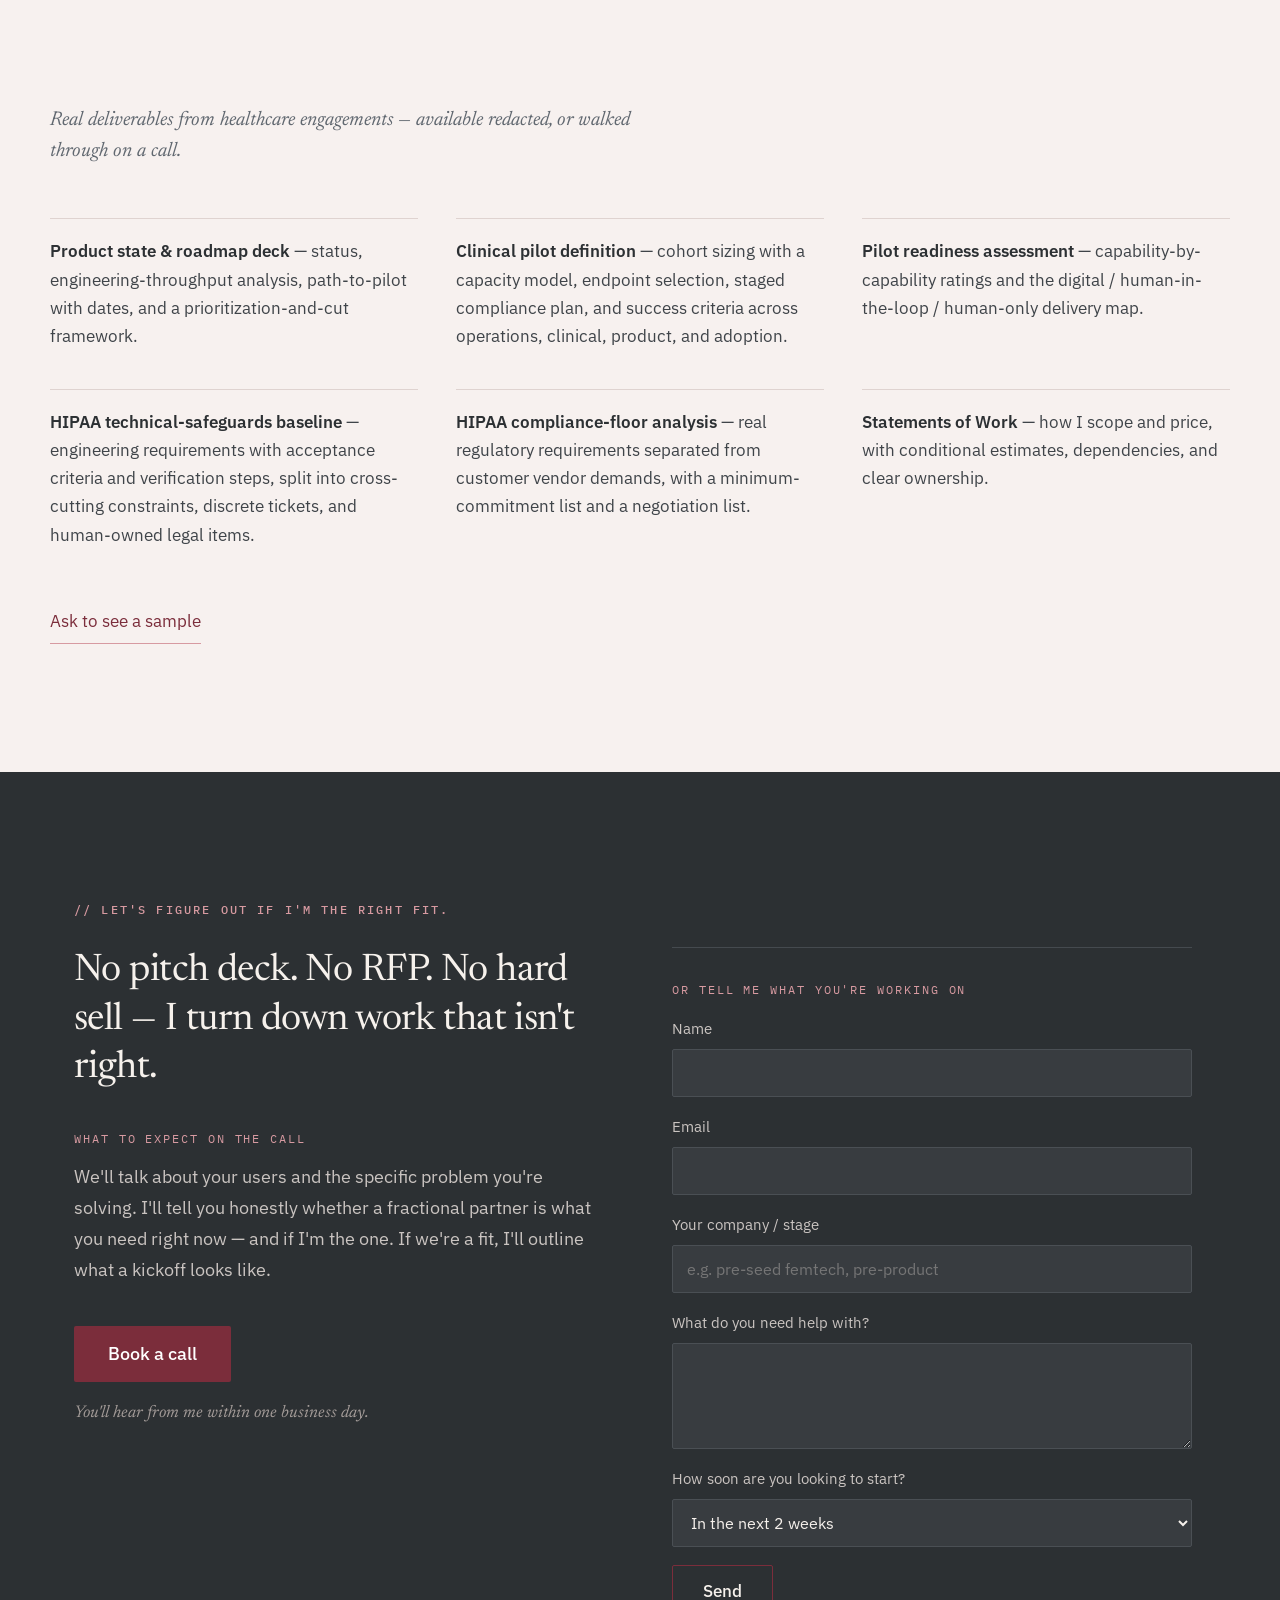
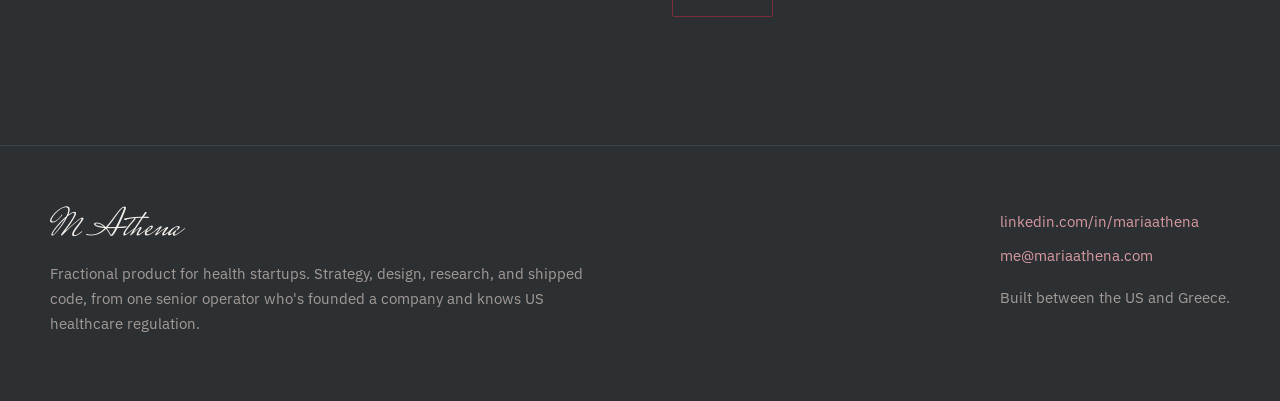
==== commit fcabbc2a: "Refresh visual system and site copy New palette (paper/ink/oxblood), script wordmark, IBM Plex Mono " ====
--- a/index.html
+++ b/index.html
@@ -1,302 +1,279 @@
 <!DOCTYPE html>
-<!-- Template from bootstrap -->
-
 <html lang="en">
-    
 <head>
-
-    <meta charset="utf-8">
-    <meta http-equiv="X-UA-Compatible" content="IE=edge">
-    <meta name="viewport" content="width=device-width, initial-scale=1">
-    <meta name="description" content="">
-    <meta name="author" content="">
-
-    <title>MariaAthena</title>
-
-    <!-- Bootstrap Core CSS -->
-    <link rel="stylesheet" href="css/bootstrap.min.css" type="text/css">
-
-    <!-- Custom Fonts -->
-    <link href='http://fonts.googleapis.com/css?family=Open+Sans:300italic,400italic,600italic,700italic,800italic,400,300,600,700,800' rel='stylesheet' type='text/css'>
-    <link href='http://fonts.googleapis.com/css?family=Merriweather:400,300,300italic,400italic,700,700italic,900,900italic' rel='stylesheet' type='text/css'>
-    <link rel="stylesheet" href="font-awesome/css/font-awesome.min.css" type="text/css">
-
-    <!-- Plugin CSS -->
-    <link rel="stylesheet" href="css/animate.min.css" type="text/css">
-
-    <!-- Custom CSS -->
-    <link rel="stylesheet" href="css/creative.css" type="text/css">
-
-    <!-- HTML5 Shim and Respond.js IE8 support of HTML5 elements and media queries -->
-    <!-- WARNING: Respond.js doesn't work if you view the page via file:// -->
-    <!--[if lt IE 9]>
-        <script src="https://oss.maxcdn.com/libs/html5shiv/3.7.0/html5shiv.js"></script>
-        <script src="https://oss.maxcdn.com/libs/respond.js/1.4.2/respond.min.js"></script>
-    <![endif]-->
-
+  <meta charset="UTF-8">
+  <meta name="viewport" content="width=device-width, initial-scale=1.0">
+  <title>Maria Athena | Fractional Product for Health Startups</title>
+  <meta name="description" content="I take pre-product health startups to their first clinical pilot — product strategy, design, research, and shipped code from one senior fractional partner.">
+  <link rel="preconnect" href="https://fonts.googleapis.com">
+  <link rel="preconnect" href="https://fonts.gstatic.com" crossorigin>
+  <link href="https://fonts.googleapis.com/css2?family=Mrs+Saint+Delafield&family=Newsreader:ital,opsz,wght@0,6..72,300;0,6..72,400;0,6..72,500;0,6..72,600;1,6..72,400&family=IBM+Plex+Mono:wght@400;500&family=IBM+Plex+Sans:wght@400;500;600&display=swap" rel="stylesheet">
+  <link rel="icon" type="image/png" href="assets/athena-mark.png">
+  <link rel="stylesheet" href="css/style.css">
 </head>
-
-
-<body id="page-top">
-
-    <nav id="mainNav" class="navbar navbar-default navbar-fixed-top">
-        <div class="container-fluid">
-            <!-- Brand and toggle get grouped for better mobile display -->
-            <div class="navbar-header">
-                <button type="button" class="navbar-toggle collapsed" data-toggle="collapse" data-target="#bs-example-navbar-collapse-1">
-                    <span class="sr-only">Toggle navigation</span>
-                    <span class="icon-bar"></span>
-                    <span class="icon-bar"></span>
-                    <span class="icon-bar"></span>
-                </button>
-                <a class="navbar-brand page-scroll" href="#page-top">MARIA ATHENA</a>
+<body>
+
+  <header class="site-header">
+    <nav>
+      <a href="#top" class="logo"><span>M Athena</span></a>
+      <div class="nav-links">
+        <a href="#what-i-do">What I do</a>
+        <a href="#about">About</a>
+        <a href="#contact" class="btn btn-small">Book a call</a>
+      </div>
+    </nav>
+  </header>
+
+  <main>
+    <section id="top" class="hero container">
+      <div class="hero-inner">
+        <div class="hero-tag" data-reveal>
+          <span class="eyebrow" style="margin-bottom:0;">Fractional product leadership</span>
+          <span class="hero-tag-line"></span>
+        </div>
+
+        <h1 class="hero-title" data-reveal>I take pre-product health startups to their first clinical pilot.</h1>
+
+        <p class="hero-lead" data-reveal>One person doing the work of four — product strategy, design, user research, and shipped software. Former founder. US healthcare regulation in-house.</p>
+
+        <div class="hero-cta" data-reveal>
+          <a href="#contact" class="btn">Book a call</a>
+          <span class="hero-cta-note">No deck. 30 minutes. I'll tell you honestly if I'm the right fit.</span>
+        </div>
+
+        <div class="hero-stats" data-reveal>
+          <div class="hero-stat">
+            <div class="hero-stat-num">01</div>
+            <div class="hero-stat-label">Product strategy</div>
+          </div>
+          <div class="hero-stat">
+            <div class="hero-stat-num">02</div>
+            <div class="hero-stat-label">Design &amp; research</div>
+          </div>
+          <div class="hero-stat">
+            <div class="hero-stat-num">03</div>
+            <div class="hero-stat-label">Building with AI</div>
+          </div>
+          <div class="hero-stat">
+            <div class="hero-stat-num">04</div>
+            <div class="hero-stat-label">Healthcare regulation</div>
+          </div>
+        </div>
+      </div>
+    </section>
+
+    <section class="section-dark section-lg">
+      <div class="container">
+        <div class="eyebrow" data-reveal>// The pre-seed problem</div>
+        <h2 class="section-title section-title-lg" data-reveal>At pre-seed, you need four people and can afford one.</h2>
+        <div class="prose" data-reveal style="margin-top:clamp(36px,5vw,56px);">
+          <p>You need someone to set product strategy. Someone to design it and test it with users. Someone to actually build. And someone who knows US healthcare regulation before it becomes a fire.</p>
+          <p>That's four hires. On a pre-seed budget, it's usually zero — so the founder does all of it at once, badly, at night.</p>
+          <p class="highlight"><strong>I'm the one person who does all four.</strong> Not a strategist who hands you a deck. Not an advisor who talks. Not a project manager who runs the board. I set the strategy, design the product, research it with your users, ship the front end, and find the regulatory floor you actually need — so you move.</p>
+        </div>
+      </div>
+    </section>
+
+    <section id="what-i-do" class="section container">
+      <div class="eyebrow" data-reveal>// Four roles, one person</div>
+      <h2 class="section-title section-title-md" data-reveal>What I do</h2>
+      <div class="grid-4" data-reveal>
+        <div class="grid-item">
+          <div class="grid-item-num">01</div>
+          <h3>Product strategy</h3>
+          <p>What to build first, and what to cut. Roadmap and prioritization. Pilot and experiment design — cohorts, endpoints, success criteria. Beachhead and go-to-market. The product story that lands with investors and clinics.</p>
+        </div>
+        <div class="grid-item">
+          <div class="grid-item-num">02</div>
+          <h3>Design &amp; user research</h3>
+          <p>The product, designed and prototyped — not just described. Interface design, information architecture, UX copy. Continuous discovery and usability testing with real users, turned into decisions instead of a deck that sits on a shelf.</p>
+        </div>
+        <div class="grid-item">
+          <div class="grid-item-num">03</div>
+          <h3>Building with AI</h3>
+          <p>I ship front-end code through AI coding agents, and I write the requirements and acceptance criteria your engineers build the backend from. I know where agents help — generating from a clear spec — and where they don't: holding scope, catching edge cases, making the clinical call. I build the human-in-the-loop so agentic delivery is safe.</p>
+        </div>
+        <div class="grid-item">
+          <div class="grid-item-num">04</div>
+          <h3>Healthcare regulation</h3>
+          <p>HIPAA readiness — technical safeguards, policy layer, BAA scoping. FDA SaMD and clinical-decision-support boundaries. State consumer-health privacy. I translate regulation into engineering requirements without over-building — the floor for where you are now, not the enterprise checklist.</p>
+        </div>
+      </div>
+    </section>
+
+    <section class="section section-bordered">
+      <div class="container">
+        <div class="eyebrow" data-reveal>// Who this is for</div>
+        <div class="statement" data-reveal>
+          <p class="statement-lead">You're a founder with strong vision or deep clinical knowledge, and you need a product partner who can actually run with it.</p>
+          <p class="body-text">You're pre-seed or seed, pre-product or early-product, in US healthcare — digital health, femtech, or clinical AI. You're moving from an idea, or from a services model, toward a real product: a first clinical pilot, a move into clinics or payers. And you're staring at a regulatory surface — HIPAA, FDA, SaMD — that you don't have in-house yet.</p>
+          <p class="body-text emphasis">If that's you, this is the exact stretch I'm built for.</p>
+          <a href="#contact" class="btn" style="margin-top:36px;">Book a call</a>
+        </div>
+      </div>
+    </section>
+
+    <section class="section-wash section-bordered-both section">
+      <div class="container">
+        <div class="eyebrow" data-reveal>// Who this isn't for</div>
+        <p class="statement-lead" data-reveal style="max-width:640px;">I take on very few engagements, so I'm honest about fit. This probably isn't right if:</p>
+        <div class="avoid-grid" data-reveal>
+          <div class="avoid-card">
+            <h3>You want a deck and a disappearance.</h3>
+            <p>I build with you, not for you. If you want strategy handed over and no one on the hook to execute it, that's a different hire.</p>
+          </div>
+          <div class="avoid-card">
+            <h3>You want to be told only what you want to hear.</h3>
+            <p>I optimize for your business, and I'll give you the honest read even when it's not the answer you were hoping for.</p>
+          </div>
+          <div class="avoid-card">
+            <h3>You just need a backlog run.</h3>
+            <p>I'm not a project manager. My value is judgment — what to build, what to cut, what's safe to ship — not moving tickets across a board.</p>
+          </div>
+          <div class="avoid-card">
+            <h3>You're past product-market fit with a full product team.</h3>
+            <p>At that stage you need specialists. I'm the person for the ambiguous, pre-pilot phase where one generalist beats four.</p>
+          </div>
+        </div>
+      </div>
+    </section>
+
+    <section class="section container">
+      <div class="eyebrow" data-reveal>// How I work</div>
+      <div class="statement" data-reveal>
+        <p class="statement-lead"><strong style="font-weight:500;">Fractional, senior, embedded.</strong></p>
+        <p class="body-text">I'm not overhead in the middle of your team — I'm throughput. I work as a part of your team, part-time, at a senior level, and I leave you stronger than I found you. The goal of a good fractional engagement is to work myself out of a job: mature the product function enough to run in-house.</p>
+      </div>
+      <div class="pricing-grid" data-reveal>
+        <div class="pricing-card">
+          <h3>Fractional retainer</h3>
+          <p>Ongoing product leadership, a set amount of my time each week, for as long as it's earning its keep.</p>
+        </div>
+        <div class="pricing-card">
+          <h3>Project-based</h3>
+          <p>A defined outcome with a clear scope and end: a pilot designed, a compliance floor mapped, a patient app shipped.</p>
+        </div>
+      </div>
+      <div class="statement" data-reveal style="margin-top:clamp(32px,4vw,44px);">
+        <p class="body-text" style="margin-top:0;">I scope engagements with clear ownership boundaries and honest estimates — including what depends on you. We'll figure out the right shape on the first call.</p>
+        <a href="#contact" class="btn" style="margin-top:32px;">Book a call</a>
+      </div>
+    </section>
+
+    <section class="section container">
+      <div class="eyebrow" data-reveal style="margin-bottom:clamp(40px,5vw,64px);">// What people say</div>
+      <div class="testimonial-grid">
+        <figure class="testimonial" data-reveal>
+          <blockquote>&ldquo;The best I've ever seen of anyone I've ever worked with — proactively making sure work didn't stall in your absence. This is the standard everyone in any company should be doing.&rdquo;</blockquote>
+          <figcaption>CEO, on planning around a teammate's leave</figcaption>
+        </figure>
+        <figure class="testimonial small" data-reveal>
+          <blockquote>She credited a pivotal customer meeting largely to my preparation and the demo narrative.</blockquote>
+          <figcaption>CEO</figcaption>
+        </figure>
+        <figure class="testimonial small" data-reveal>
+          <blockquote>She named scope discipline — keeping the team out of scope creep — as one of my superpowers.</blockquote>
+          <figcaption>CEO</figcaption>
+        </figure>
+      </div>
+    </section>
+
+    <section id="about" class="section-wash section-bordered-both section-lg">
+      <div class="container">
+        <div class="eyebrow" data-reveal>// About</div>
+        <div class="about-grid">
+          <div data-reveal>
+            <div class="photo-placeholder">
+              <span>Photo placeholder — one natural, warm portrait of Athena.</span>
             </div>
-
-            <!-- Collect the nav links, forms, and other content for toggling -->
-            <div class="collapse navbar-collapse" id="bs-example-navbar-collapse-1">
-                <ul class="nav navbar-nav navbar-right">
-                    <li>
-                        <!--a class="page-scroll" href="#about">About</a>
-                    </li>
-                    <li>
-                        <a class="page-scroll" href="#services">Services</a>
-                    </li>
-                    <li-->
-                        <a href="http://www.github.com/mariaathena">Portfolio</a>
-                    </li>
-                    <li>
-                        <a class="page-scroll" href="#contact">Contact</a>
-                    </li>
-                </ul>
-            </div>
-            <!-- /.navbar-collapse -->
-        </div>
-        <!-- /.container-fluid -->
-    </nav>
-
-    <header>
-        <div class="header-content">
-            <div class="header-content-inner">
-                <h2>DATA // PRODUCT // GROWTH</h2>
-                <hr>
-                <h3>Analytics, Data Driven Design and Usability Testing</h3>
-                <!-- a href="#about" class="btn btn-primary btn-xl page-scroll">Find Out More</a -->
-            </div>
-        </div>
-    </header>
-
-<!--
-    <section class="bg-primary" id="about">
-        <div class="container">
-            <div class="row">
-                <div class="col-lg-8 col-lg-offset-2 text-center">
-                    <h2 class="section-heading">We've got what you need!</h2>
-                    <hr class="light">
-                    <p class="text-faded">Start Bootstrap has everything you need to get your new website up and running in no time! All of the templates and themes on Start Bootstrap are open source, free to download, and easy to use. No strings attached!</p>
-                    <a href="#" class="btn btn-default btn-xl">Get Started!</a>
-                </div>
-            </div>
-        </div>
-    </section>
-
-    <section id="services">
-        <div class="container">
-            <div class="row">
-                <div class="col-lg-12 text-center">
-                    <h2 class="section-heading">At Your Service</h2>
-                    <hr class="primary">
-                </div>
-            </div>
-        </div>
-        <div class="container">
-            <div class="row">
-                <div class="col-lg-3 col-md-6 text-center">
-                    <div class="service-box">
-                        <i class="fa fa-4x fa-diamond wow bounceIn text-primary"></i>
-                        <h3>Sturdy Templates</h3>
-                        <p class="text-muted">Our templates are updated regularly so they don't break.</p>
-                    </div>
-                </div>
-                <div class="col-lg-3 col-md-6 text-center">
-                    <div class="service-box">
-                        <i class="fa fa-4x fa-paper-plane wow bounceIn text-primary" data-wow-delay=".1s"></i>
-                        <h3>Ready to Ship</h3>
-                        <p class="text-muted">You can use this theme as is, or you can make changes!</p>
-                    </div>
-                </div>
-                <div class="col-lg-3 col-md-6 text-center">
-                    <div class="service-box">
-                        <i class="fa fa-4x fa-newspaper-o wow bounceIn text-primary" data-wow-delay=".2s"></i>
-                        <h3>Up to Date</h3>
-                        <p class="text-muted">We update dependencies to keep things fresh.</p>
-                    </div>
-                </div>
-                <div class="col-lg-3 col-md-6 text-center">
-                    <div class="service-box">
-                        <i class="fa fa-4x fa-heart wow bounceIn text-primary" data-wow-delay=".3s"></i>
-                        <h3>Made with Love</h3>
-                        <p class="text-muted">You have to make your websites with love these days!</p>
-                    </div>
-                </div>
-            </div>
-        </div>
-    </section>
-
-    <section class="no-padding" id="portfolio">
-        <div class="container-fluid">
-            <div class="row no-gutter">
-                <div class="col-lg-4 col-sm-6">
-                    <a href="#" class="portfolio-box">
-                        <img src="img/portfolio/1.jpg" class="img-responsive" alt="">
-                        <div class="portfolio-box-caption">
-                            <div class="portfolio-box-caption-content">
-                                <div class="project-category text-faded">
-                                    Category
-                                </div>
-                                <div class="project-name">
-                                    Project Name
-                                </div>
-                            </div>
-                        </div>
-                    </a>
-                </div>
-                <div class="col-lg-4 col-sm-6">
-                    <a href="#" class="portfolio-box">
-                        <img src="img/portfolio/2.jpg" class="img-responsive" alt="">
-                        <div class="portfolio-box-caption">
-                            <div class="portfolio-box-caption-content">
-                                <div class="project-category text-faded">
-                                    Category
-                                </div>
-                                <div class="project-name">
-                                    Project Name
-                                </div>
-                            </div>
-                        </div>
-                    </a>
-                </div>
-                <div class="col-lg-4 col-sm-6">
-                    <a href="#" class="portfolio-box">
-                        <img src="img/portfolio/3.jpg" class="img-responsive" alt="">
-                        <div class="portfolio-box-caption">
-                            <div class="portfolio-box-caption-content">
-                                <div class="project-category text-faded">
-                                    Category
-                                </div>
-                                <div class="project-name">
-                                    Project Name
-                                </div>
-                            </div>
-                        </div>
-                    </a>
-                </div>
-                <div class="col-lg-4 col-sm-6">
-                    <a href="#" class="portfolio-box">
-                        <img src="img/portfolio/4.jpg" class="img-responsive" alt="">
-                        <div class="portfolio-box-caption">
-                            <div class="portfolio-box-caption-content">
-                                <div class="project-category text-faded">
-                                    Category
-                                </div>
-                                <div class="project-name">
-                                    Project Name
-                                </div>
-                            </div>
-                        </div>
-                    </a>
-                </div>
-                <div class="col-lg-4 col-sm-6">
-                    <a href="#" class="portfolio-box">
-                        <img src="img/portfolio/5.jpg" class="img-responsive" alt="">
-                        <div class="portfolio-box-caption">
-                            <div class="portfolio-box-caption-content">
-                                <div class="project-category text-faded">
-                                    Category
-                                </div>
-                                <div class="project-name">
-                                    Project Name
-                                </div>
-                            </div>
-                        </div>
-                    </a>
-                </div>
-                <div class="col-lg-4 col-sm-6">
-                    <a href="#" class="portfolio-box">
-                        <img src="img/portfolio/6.jpg" class="img-responsive" alt="">
-                        <div class="portfolio-box-caption">
-                            <div class="portfolio-box-caption-content">
-                                <div class="project-category text-faded">
-                                    Category
-                                </div>
-                                <div class="project-name">
-                                    Project Name
-                                </div>
-                            </div>
-                        </div>
-                    </a>
-                </div>
-            </div>
-        </div>
-    </section>
-
-    <aside class="bg-dark">
-        <div class="container text-center">
-            <div class="call-to-action">
-                <h2>Free Download at Start Bootstrap!</h2>
-                <a href="#" class="btn btn-default btn-xl wow tada">Download Now!</a>
-            </div>
-        </div>
-    </aside>
-
--->
-    <section id="contact">
-        <div class="container">
-            <div class="row">
-                <div class="col-lg-8 col-lg-offset-2 text-center">
-                    <h2 class="section-heading">Let's Get In Touch!</h2>
-                    <hr class="primary">
-                    <!-- p>Ready to start your next project with us? That's great! Give us a call or send us an email and we will get back to you as soon as possible!</p -->
-                </div>
-                <div class="col-lg-4 col-lg-offset-2 text-center">
-                    <i class="fa fa-phone fa-3x wow bounceIn"></i>
-                    <p>+44 hidden</p>
-                </div>
-                <div class="col-lg-4 text-center">
-                    <i class="fa fa-envelope-o fa-3x wow bounceIn" data-wow-delay=".1s"></i>
-                    <p><a href="mailto:me@mariaathena.com">linked(a)mariaathena.com</a></p>
-                </div>
-            </div>
-        </div>
-    </section>
-
-
-
-    <!-- jQuery -->
-    <script src="js/jquery.js"></script>
-
-    <!-- Bootstrap Core JavaScript -->
-    <script src="js/bootstrap.min.js"></script>
-
-    <!-- Plugin JavaScript -->
-    <script src="js/jquery.easing.min.js"></script>
-    <script src="js/jquery.fittext.js"></script>
-    <script src="js/wow.min.js"></script>
-
-    <!-- Custom Theme JavaScript -->
-    <script src="js/creative.js"></script>
-
+          </div>
+          <div class="about-copy" data-reveal>
+            <h2>I've sat in the founder's seat. I know US healthcare. And I build.</h2>
+            <p>I'm a full-stack product leader with more than eight years in healthcare and SaaS — and a background as a founder, a data scientist, and a user researcher before that. I come from a family of physicians, and healthcare is the only place I've ever wanted to build.</p>
+            <p><strong>I've founded a company.</strong> I built an eldercare startup from zero to 30,000 users in under a year, and to breakeven within eight months. I've raised, watched runway, and made the hard scope-versus-cash calls. So I think about your business, not just your backlog.</p>
+            <p><strong>I know the regulated side cold.</strong> At Techcyte I led FDA 510(k) clinical validation for an AI cervical-cytology system across four lab sites, and took the product to a CE-marked commercial launch in Europe. I was the first product hire at Nurx (YC W16), a hyper-growth telehealth startup. And at DexCare I owned patient-facing scheduling integrated with Epic for large health systems like Kaiser Permanente and Providence, and sat on the data-governance team building HIPAA-compliant analytics. I know the floor you can't go below and the ceiling you don't need to build yet.</p>
+            <p><strong>I build in the AI era.</strong> I use AI coding agents heavily and I'm clear-eyed about their limits. They generate from a clear spec; they don't hold scope, catch edge cases, or make clinical judgments. My value is the judgment that makes them safe to use — then I ship through them. Judgment is the moat. Agents are the multiplier.</p>
+            <p class="footnote">Earlier: Head of Product at Oivi, building AI diabetic-retinopathy screening; data scientist on search quality at OpenTable. MSc, Imperial College London. BSc, Toulouse School of Economics.</p>
+          </div>
+        </div>
+      </div>
+    </section>
+
+    <section class="section container">
+      <div class="eyebrow" data-reveal style="margin-bottom:20px;">// Selected work</div>
+      <p class="work-lead" data-reveal>Real deliverables from healthcare engagements — available redacted, or walked through on a call.</p>
+      <div class="work-grid" data-reveal>
+        <div class="work-item"><p><strong>Product state &amp; roadmap deck</strong> — status, engineering-throughput analysis, path-to-pilot with dates, and a prioritization-and-cut framework.</p></div>
+        <div class="work-item"><p><strong>Clinical pilot definition</strong> — cohort sizing with a capacity model, endpoint selection, staged compliance plan, and success criteria across operations, clinical, product, and adoption.</p></div>
+        <div class="work-item"><p><strong>Pilot readiness assessment</strong> — capability-by-capability ratings and the digital / human-in-the-loop / human-only delivery map.</p></div>
+        <div class="work-item"><p><strong>HIPAA technical-safeguards baseline</strong> — engineering requirements with acceptance criteria and verification steps, split into cross-cutting constraints, discrete tickets, and human-owned legal items.</p></div>
+        <div class="work-item"><p><strong>HIPAA compliance-floor analysis</strong> — real regulatory requirements separated from customer vendor demands, with a minimum-commitment list and a negotiation list.</p></div>
+        <div class="work-item"><p><strong>Statements of Work</strong> — how I scope and price, with conditional estimates, dependencies, and clear ownership.</p></div>
+      </div>
+      <a href="#contact" class="link-underline" data-reveal style="margin-top:clamp(36px,4vw,52px); color:var(--accent);">Ask to see a sample</a>
+    </section>
+
+    <section id="contact" class="section-dark section-lg">
+      <div class="container">
+        <div class="eyebrow">// Let's figure out if I'm the right fit.</div>
+        <div class="contact-grid">
+          <div class="contact-copy" data-reveal>
+            <p class="lead">No pitch deck. No RFP. No hard sell — I turn down work that isn't right.</p>
+            <div class="label">What to expect on the call</div>
+            <p class="desc">We'll talk about your users and the specific problem you're solving. I'll tell you honestly whether a fractional partner is what you need right now — and if I'm the one. If we're a fit, I'll outline what a kickoff looks like.</p>
+            <a href="mailto:me@mariaathena.com" class="btn">Book a call</a>
+            <p class="note">You'll hear from me within one business day.</p>
+          </div>
+
+          <!--
+            Static GitHub Pages site — this form has no backend yet.
+            Wire it up to a form service (e.g. Formspree) before relying on it,
+            or direct people to the mailto link above in the meantime.
+          -->
+          <form class="contact-form" data-reveal>
+            <div class="label">Or tell me what you're working on</div>
+            <label>Name
+              <input type="text" name="name" required>
+            </label>
+            <label>Email
+              <input type="email" name="email" required>
+            </label>
+            <label>Your company / stage
+              <input type="text" name="company" placeholder="e.g. pre-seed femtech, pre-product">
+            </label>
+            <label>What do you need help with?
+              <textarea name="message" rows="4" maxlength="300" required></textarea>
+            </label>
+            <label>How soon are you looking to start?
+              <select name="timeline">
+                <option>In the next 2 weeks</option>
+                <option>This month</option>
+                <option>Next 1–2 months</option>
+                <option>Just exploring</option>
+              </select>
+            </label>
+            <button type="submit" class="btn btn-ghost">Send</button>
+            <span class="confirm" hidden>Thanks — I'll be in touch within one business day.</span>
+          </form>
+        </div>
+      </div>
+    </section>
+  </main>
+
+  <footer class="site-footer">
+    <div class="container footer-inner">
+      <div class="footer-brand">
+        <div class="name">M Athena</div>
+        <p>Fractional product for health startups. Strategy, design, research, and shipped code, from one senior operator who's founded a company and knows US healthcare regulation.</p>
+      </div>
+      <div class="footer-links">
+        <a href="https://linkedin.com/in/mariaathena">linkedin.com/in/mariaathena</a>
+        <a href="mailto:me@mariaathena.com">me@mariaathena.com</a>
+        <span>Built between the US and Greece.</span>
+      </div>
+    </div>
+  </footer>
+
+  <script src="js/main.js"></script>
 </body>
-
-<script>
-  (function(i,s,o,g,r,a,m){i['GoogleAnalyticsObject']=r;i[r]=i[r]||function(){
-  (i[r].q=i[r].q||[]).push(arguments)},i[r].l=1*new Date();a=s.createElement(o),
-  m=s.getElementsByTagName(o)[0];a.async=1;a.src=g;m.parentNode.insertBefore(a,m)
-  })(window,document,'script','https://www.google-analytics.com/analytics.js','ga');
-
-  ga('create', 'UA-71743566-1', 'auto');
-  ga('send', 'pageview');
-
-</script>
-    
-        
-</html>+</html>
--- a/css/style.css
+++ b/css/style.css
@@ -0,0 +1,765 @@
+:root {
+  --bg: #F7F1EF;
+  --bg-offwhite: #FCF8F7;
+  --bg-wash: #E8D8D3;
+  --bg-dark: #2C3033;
+  --bg-dark-panel: #383C40;
+  --text: #2C3033;
+  --text-body: #3F4449;
+  --text-muted: #52585D;
+  --text-muted2: #616870;
+  --text-on-dark: #F6F1EC;
+  --text-on-dark-muted: #CAC4C1;
+  --text-on-dark-faint: #A39B98;
+  --accent: #7B2D3B;
+  --accent-hover: #5C1F2A;
+  --accent-hover-on-dark: #94414F;
+  --accent-light: #D79AA1;
+  --border: #DFD3D0;
+  --border-wash: #CDB5AF;
+  --border-dark: #3C4145;
+  --border-dark-input: #4A4F54;
+  --border-dark-form: #454A4F;
+  --max-width: 1180px;
+  --serif: "Newsreader", Georgia, serif;
+  --sans: "IBM Plex Sans", system-ui, -apple-system, sans-serif;
+  --mono: "IBM Plex Mono", ui-monospace, monospace;
+  --script: "Mrs Saint Delafield", cursive;
+}
+
+html { scroll-behavior: smooth; }
+
+* { box-sizing: border-box; }
+
+body {
+  margin: 0;
+  background: var(--bg);
+  color: var(--text);
+  font-family: var(--sans);
+  -webkit-font-smoothing: antialiased;
+  line-height: 1.6;
+}
+
+h1, h2, h3 { margin: 0; font-weight: 400; }
+p { margin: 0; }
+
+a { color: var(--accent); text-decoration-thickness: 1px; text-underline-offset: 3px; }
+a:hover { color: var(--accent-hover); }
+
+::selection { background: #E3CDC8; }
+
+.container {
+  max-width: var(--max-width);
+  margin: 0 auto;
+  padding: 0 24px;
+}
+
+.eyebrow {
+  font-family: var(--mono);
+  font-size: 12px;
+  font-weight: 500;
+  letter-spacing: 0.18em;
+  text-transform: uppercase;
+  color: var(--accent);
+  margin-bottom: 28px;
+}
+.section-dark .eyebrow { color: var(--accent-light); }
+
+/* Buttons */
+.btn {
+  display: inline-flex;
+  align-items: center;
+  min-height: 52px;
+  padding: 0 30px;
+  background: var(--accent);
+  color: #FFFFFF;
+  font-size: 17px;
+  font-weight: 500;
+  border-radius: 2px;
+  text-decoration: none;
+  border: none;
+  cursor: pointer;
+  font-family: var(--sans);
+}
+.btn:hover { background: var(--accent-hover); color: #fff; }
+
+.btn-small {
+  min-height: 44px;
+  padding: 0 20px;
+  font-size: 15px;
+}
+
+.btn-ghost {
+  background: transparent;
+  border: 1px solid var(--accent);
+  color: var(--text-on-dark);
+}
+.btn-ghost:hover { background: var(--accent); color: var(--text-on-dark); }
+
+.link-underline {
+  display: inline-flex;
+  align-items: center;
+  min-height: 44px;
+  font-size: 17px;
+  color: var(--accent);
+  border-bottom: 1px solid var(--accent-light);
+  text-decoration: none;
+}
+.link-underline:hover { color: var(--accent-hover); border-bottom-color: var(--accent); }
+
+.back-link {
+  display: inline-flex;
+  align-items: center;
+  font-family: var(--mono);
+  font-size: 13px;
+  letter-spacing: 0.08em;
+  text-transform: uppercase;
+  color: var(--accent);
+  text-decoration: none;
+}
+.back-link:hover { color: var(--accent-hover); }
+
+/* Header */
+.site-header {
+  position: sticky;
+  top: 0;
+  z-index: 50;
+  background: rgba(251, 248, 245, 0.92);
+  backdrop-filter: blur(8px);
+  border-bottom: 1px solid var(--border);
+}
+
+.site-header nav {
+  max-width: var(--max-width);
+  margin: 0 auto;
+  padding: 14px 24px;
+  display: flex;
+  align-items: center;
+  justify-content: space-between;
+  gap: 20px;
+  flex-wrap: wrap;
+}
+
+.logo {
+  display: flex;
+  align-items: center;
+  gap: 11px;
+  text-decoration: none;
+  white-space: nowrap;
+}
+.logo span {
+  font-family: var(--script);
+  font-size: 38px;
+  line-height: 1;
+  color: var(--text);
+}
+.logo:hover { color: var(--text); }
+
+.nav-links {
+  display: flex;
+  align-items: center;
+  gap: clamp(14px, 2.4vw, 28px);
+  flex-wrap: wrap;
+}
+
+.nav-links a:not(.btn) {
+  font-size: 15px;
+  color: var(--text-muted);
+  text-decoration: none;
+  white-space: nowrap;
+}
+.nav-links a:not(.btn):hover { color: var(--text); }
+
+/* Hero */
+.hero {
+  padding: clamp(72px, 12vw, 150px) 0 clamp(64px, 9vw, 120px);
+}
+
+.hero-inner { max-width: 940px; }
+
+.hero-tag {
+  display: flex;
+  align-items: center;
+  gap: 12px;
+  margin-bottom: clamp(28px, 4vw, 44px);
+}
+.hero-tag-line {
+  flex: 1;
+  height: 1px;
+  background: var(--border);
+  max-width: 140px;
+}
+
+h1.hero-title {
+  font-family: var(--serif);
+  font-size: clamp(40px, 6.4vw, 76px);
+  line-height: 1.03;
+  letter-spacing: -0.022em;
+  max-width: 16ch;
+}
+
+.hero-lead {
+  margin-top: clamp(24px, 3.4vw, 36px);
+  max-width: 640px;
+  font-size: 19px;
+  line-height: 1.62;
+  color: var(--text-body);
+}
+
+.hero-cta {
+  margin-top: clamp(32px, 4vw, 44px);
+  display: flex;
+  align-items: center;
+  gap: 24px;
+  flex-wrap: wrap;
+}
+
+.hero-cta-note {
+  font-family: var(--serif);
+  font-style: italic;
+  font-size: 18px;
+  color: var(--text-muted2);
+}
+
+.hero-stats {
+  margin-top: clamp(56px, 8vw, 96px);
+  display: grid;
+  grid-template-columns: repeat(auto-fit, minmax(150px, 1fr));
+  gap: 1px;
+  background: var(--border);
+  border-top: 1px solid var(--border);
+  border-bottom: 1px solid var(--border);
+}
+.hero-stat {
+  background: var(--bg);
+  padding: 18px 0 18px 18px;
+}
+.hero-stat:first-child { padding-left: 0; }
+.hero-stat-num {
+  font-family: var(--mono);
+  font-size: 12px;
+  letter-spacing: 0.16em;
+  text-transform: uppercase;
+  color: var(--accent);
+}
+.hero-stat-label {
+  margin-top: 8px;
+  font-size: 16px;
+  color: var(--text-body);
+}
+
+/* Sections */
+.section {
+  padding: clamp(72px, 10vw, 130px) 0;
+}
+.section-lg { padding: clamp(72px, 10vw, 140px) 0; }
+
+.section-dark { background: var(--bg-dark); color: var(--text-on-dark); }
+.section-wash { background: var(--bg-wash); }
+.section-offwhite { background: var(--bg-offwhite); }
+.section-bordered { border-top: 1px solid var(--border); }
+.section-bordered-both { border-top: 1px solid var(--border); border-bottom: 1px solid var(--border); }
+
+h1.page-title, h2.section-title {
+  font-family: var(--serif);
+  letter-spacing: -0.02em;
+}
+.section-title-md { font-size: clamp(32px, 4.4vw, 52px); line-height: 1.1; max-width: 14ch; }
+.section-title-lg { font-size: clamp(34px, 5.2vw, 62px); line-height: 1.08; max-width: 18ch; }
+.section-title-xl { font-size: clamp(32px, 4.8vw, 58px); line-height: 1.08; max-width: 20ch; }
+.page-title-lg { font-size: clamp(36px, 5.6vw, 66px); line-height: 1.05; max-width: 18ch; }
+.page-title-detail { font-size: clamp(34px, 5.4vw, 64px); line-height: 1.08; max-width: 20ch; }
+
+.prose { max-width: 700px; }
+.prose p { font-size: 19px; line-height: 1.7; color: var(--text-on-dark-muted); margin-top: 24px; }
+.prose p:first-child { margin-top: 0; }
+.prose .highlight {
+  margin-top: 36px;
+  padding-left: 22px;
+  border-left: 2px solid var(--accent);
+  color: var(--text-on-dark);
+}
+.prose strong { font-weight: 600; }
+
+/* What I do grid */
+.grid-4 {
+  margin-top: clamp(44px, 6vw, 72px);
+  display: grid;
+  grid-template-columns: repeat(auto-fit, minmax(300px, 1fr));
+  gap: clamp(28px, 4vw, 56px);
+}
+.grid-item {
+  border-top: 1px solid var(--text);
+  padding-top: 24px;
+}
+.grid-item-num {
+  font-family: var(--mono);
+  font-size: 12px;
+  letter-spacing: 0.16em;
+  color: var(--accent);
+  margin-bottom: 14px;
+}
+.grid-item h3 {
+  font-family: var(--serif);
+  font-size: 27px;
+  letter-spacing: -0.01em;
+}
+.grid-item p {
+  margin-top: 14px;
+  font-size: 17px;
+  line-height: 1.68;
+  color: var(--text-body);
+}
+
+/* Statement blocks (who it's for) */
+.statement { max-width: 720px; }
+.statement-lead {
+  font-family: var(--serif);
+  font-size: clamp(26px, 3.2vw, 36px);
+  line-height: 1.32;
+  letter-spacing: -0.015em;
+  color: var(--text);
+}
+.statement p.body-text {
+  margin-top: 32px;
+  font-size: 18px;
+  line-height: 1.72;
+  color: var(--text-body);
+}
+.statement p.body-text + p.body-text { margin-top: 24px; }
+.statement p.emphasis { color: var(--text); }
+
+/* Who it isn't for */
+.avoid-grid {
+  margin-top: clamp(40px, 5vw, 64px);
+  display: grid;
+  grid-template-columns: repeat(auto-fit, minmax(320px, 1fr));
+  gap: clamp(28px, 3.5vw, 48px);
+}
+.avoid-card {
+  border-top: 1px solid var(--border-wash);
+  padding-top: 22px;
+}
+.avoid-card h3 {
+  font-size: 18px;
+  font-weight: 600;
+  font-family: var(--sans);
+  color: var(--text);
+}
+.avoid-card p {
+  margin-top: 12px;
+  font-size: 17px;
+  line-height: 1.68;
+  color: var(--text-muted);
+}
+
+/* How I work */
+.pricing-grid {
+  margin-top: clamp(40px, 5vw, 60px);
+  display: grid;
+  grid-template-columns: repeat(auto-fit, minmax(300px, 1fr));
+  gap: 24px;
+}
+.pricing-card {
+  border: 1px solid var(--border);
+  background: var(--bg-offwhite);
+  padding: clamp(26px, 3vw, 36px);
+}
+.pricing-card h3 {
+  font-family: var(--serif);
+  font-size: 26px;
+  letter-spacing: -0.01em;
+}
+.pricing-card p {
+  margin-top: 14px;
+  font-size: 17px;
+  line-height: 1.68;
+  color: var(--text-body);
+}
+
+/* Case study (summary on homepage) */
+.case-summary-grid {
+  margin-top: clamp(32px, 5vw, 48px);
+  display: grid;
+  grid-template-columns: repeat(auto-fit, minmax(300px, 1fr));
+  gap: clamp(32px, 5vw, 72px);
+  align-items: start;
+}
+.case-summary-col { max-width: 620px; }
+.case-summary-col h2 {
+  font-family: var(--serif);
+  font-size: clamp(30px, 4.2vw, 52px);
+  line-height: 1.09;
+  letter-spacing: -0.02em;
+}
+.case-summary-col p {
+  margin-top: 28px;
+  font-size: 18px;
+  line-height: 1.72;
+  color: var(--text-body);
+}
+.case-summary-links {
+  display: flex;
+  flex-wrap: wrap;
+  gap: 28px;
+  align-items: center;
+  margin-top: 36px;
+}
+.case-summary-quotes {
+  display: flex;
+  flex-direction: column;
+  gap: 32px;
+}
+
+.case-label {
+  font-family: var(--mono);
+  font-size: 12px;
+  letter-spacing: 0.16em;
+  text-transform: uppercase;
+  color: var(--accent);
+  margin-bottom: 14px;
+}
+.case-quote {
+  border-left: 2px solid var(--accent);
+  padding-left: clamp(20px, 3vw, 32px);
+}
+.case-quote p.quote-text {
+  font-family: var(--serif);
+  font-style: italic;
+  font-size: clamp(23px, 2.6vw, 30px);
+  line-height: 1.34;
+  color: var(--text);
+}
+.case-quote p.quote-attr {
+  margin-top: 16px;
+  font-size: 15px;
+  color: var(--text-muted2);
+}
+
+/* Case study detail page */
+.case-columns {
+  margin-top: clamp(48px, 6vw, 80px);
+  display: grid;
+  grid-template-columns: repeat(auto-fit, minmax(300px, 1fr));
+  gap: clamp(32px, 5vw, 72px);
+  align-items: start;
+}
+.case-col { max-width: 620px; }
+.case-col p { font-size: 18px; line-height: 1.72; color: var(--text-body); }
+
+.case-what {
+  margin-top: clamp(48px, 6vw, 80px);
+}
+.case-what-label {
+  font-family: var(--mono);
+  font-size: 12px;
+  letter-spacing: 0.16em;
+  text-transform: uppercase;
+  color: var(--accent);
+  margin-bottom: 24px;
+}
+.case-items {
+  display: grid;
+  grid-template-columns: repeat(auto-fit, minmax(320px, 1fr));
+  gap: clamp(24px, 3vw, 44px);
+}
+.case-item {
+  border-top: 1px solid var(--border);
+  padding-top: 20px;
+  max-width: 600px;
+}
+.case-item p { font-size: 17px; line-height: 1.68; color: var(--text-body); }
+.case-item strong { color: var(--text); font-weight: 600; }
+
+.case-result-box {
+  background: var(--bg-wash);
+  padding: clamp(26px, 3vw, 36px);
+}
+.case-result-num {
+  display: flex;
+  align-items: baseline;
+  gap: 14px;
+  font-family: var(--serif);
+  color: var(--accent);
+}
+.case-result-num .big { font-size: clamp(34px, 4vw, 46px); }
+.case-result-num .arrow { font-size: 22px; color: var(--text-muted2); }
+.case-result-box p {
+  margin-top: 16px;
+  font-size: 16px;
+  line-height: 1.62;
+  color: var(--text-muted);
+}
+
+/* Case studies index page */
+.case-list-grid {
+  display: grid;
+  grid-template-columns: repeat(auto-fit, minmax(320px, 1fr));
+  gap: clamp(36px, 5vw, 72px);
+}
+.case-list-item {
+  border-top: 1px solid var(--text);
+  padding-top: 26px;
+  display: flex;
+  flex-direction: column;
+  gap: 16px;
+  max-width: 560px;
+}
+.case-list-item h2 {
+  font-family: var(--serif);
+  font-size: clamp(26px, 2.9vw, 36px);
+  line-height: 1.14;
+  letter-spacing: -0.018em;
+  color: var(--text);
+}
+.case-list-item p {
+  font-size: 17px;
+  line-height: 1.68;
+  color: var(--text-body);
+}
+.case-list-stat {
+  display: flex;
+  align-items: baseline;
+  gap: 12px;
+  font-family: var(--serif);
+  color: var(--accent);
+}
+.case-list-stat span:first-child,
+.case-list-stat span:last-child { font-size: 30px; }
+.case-list-stat .arrow { font-size: 18px; color: var(--text-muted2); }
+.case-list-pending {
+  font-family: var(--mono);
+  font-size: 13px;
+  letter-spacing: 0.06em;
+  color: var(--text-muted2);
+}
+.case-list-item .link-underline { align-self: flex-start; }
+
+/* Testimonials */
+.testimonial-grid {
+  display: grid;
+  grid-template-columns: repeat(auto-fit, minmax(340px, 1fr));
+  gap: clamp(40px, 5vw, 72px);
+}
+.testimonial { max-width: 560px; }
+.testimonial blockquote {
+  margin: 0;
+  font-family: var(--serif);
+  font-size: clamp(23px, 2.4vw, 29px);
+  line-height: 1.38;
+  color: var(--text);
+}
+.testimonial.small blockquote {
+  font-size: clamp(21px, 2.1vw, 26px);
+  line-height: 1.42;
+  color: var(--text-body);
+}
+.testimonial figcaption {
+  margin-top: 18px;
+  font-size: 15px;
+  color: var(--text-muted2);
+}
+
+/* About */
+.about-grid {
+  display: grid;
+  grid-template-columns: repeat(auto-fit, minmax(280px, 1fr));
+  gap: clamp(32px, 5vw, 72px);
+  align-items: start;
+}
+.photo-placeholder {
+  max-width: 360px;
+  aspect-ratio: 4 / 5;
+  background: #D6BFB9;
+  border: 1px solid var(--border-wash);
+  display: flex;
+  align-items: flex-end;
+  padding: 18px;
+}
+.photo-placeholder span {
+  font-size: 13px;
+  line-height: 1.5;
+  color: #6A7076;
+}
+.about-copy { max-width: 680px; }
+.about-copy h2 {
+  font-family: var(--serif);
+  font-size: clamp(28px, 3.6vw, 44px);
+  line-height: 1.14;
+  letter-spacing: -0.02em;
+}
+.about-copy p {
+  margin-top: 24px;
+  font-size: 18px;
+  line-height: 1.72;
+  color: var(--text-body);
+}
+.about-copy p:first-of-type { margin-top: 28px; }
+.about-copy strong { color: var(--text); font-weight: 600; }
+.about-copy .footnote {
+  margin-top: 32px;
+  font-family: var(--serif);
+  font-style: italic;
+  font-size: 17px;
+  line-height: 1.66;
+  color: var(--text-muted2);
+}
+
+/* Selected work */
+.work-lead {
+  margin: 0 0 clamp(36px, 4vw, 56px);
+  max-width: 620px;
+  font-family: var(--serif);
+  font-style: italic;
+  font-size: 20px;
+  line-height: 1.55;
+  color: var(--text-muted2);
+}
+.work-grid {
+  display: grid;
+  grid-template-columns: repeat(auto-fit, minmax(300px, 1fr));
+  gap: clamp(22px, 3vw, 40px);
+}
+.work-item {
+  border-top: 1px solid var(--border);
+  padding-top: 18px;
+  max-width: 560px;
+}
+.work-item p { font-size: 17px; line-height: 1.66; color: var(--text-body); }
+.work-item strong { color: var(--text); font-weight: 600; }
+
+/* Contact */
+.contact-grid {
+  display: grid;
+  grid-template-columns: repeat(auto-fit, minmax(300px, 1fr));
+  gap: clamp(36px, 5vw, 80px);
+  align-items: start;
+}
+.contact-copy { max-width: 560px; }
+.contact-copy p.lead {
+  font-family: var(--serif);
+  font-size: clamp(26px, 3.2vw, 38px);
+  line-height: 1.28;
+  letter-spacing: -0.015em;
+}
+.contact-copy .label {
+  margin-top: 36px;
+  font-family: var(--mono);
+  font-size: 12px;
+  letter-spacing: 0.16em;
+  text-transform: uppercase;
+  color: var(--accent-light);
+}
+.contact-copy p.desc {
+  margin-top: 14px;
+  font-size: 18px;
+  line-height: 1.72;
+  color: var(--text-on-dark-muted);
+}
+.contact-copy .btn { margin-top: 40px; min-height: 56px; padding: 0 34px; font-size: 18px; }
+.contact-copy .btn:hover { background: var(--accent-hover-on-dark); }
+.contact-copy p.note {
+  margin-top: 18px;
+  font-family: var(--serif);
+  font-style: italic;
+  font-size: 17px;
+  color: var(--text-on-dark-faint);
+}
+
+.contact-form {
+  max-width: 520px;
+  display: flex;
+  flex-direction: column;
+  gap: 18px;
+  border-top: 1px solid var(--border-dark-form);
+  padding-top: 32px;
+}
+.contact-form .label {
+  font-family: var(--mono);
+  font-size: 12px;
+  letter-spacing: 0.16em;
+  text-transform: uppercase;
+  color: var(--accent-light);
+}
+.contact-form label {
+  display: flex;
+  flex-direction: column;
+  gap: 8px;
+  font-size: 15px;
+  color: var(--text-on-dark-muted);
+}
+.contact-form input,
+.contact-form select,
+.contact-form textarea {
+  min-height: 48px;
+  padding: 0 14px;
+  background: var(--bg-dark-panel);
+  border: 1px solid var(--border-dark-input);
+  color: var(--text-on-dark);
+  font-family: var(--sans);
+  font-size: 16px;
+  border-radius: 2px;
+}
+.contact-form textarea { padding: 12px 14px; resize: vertical; }
+.contact-form button[type="submit"] {
+  align-self: flex-start;
+}
+.contact-form button[type="submit"]:hover { background: var(--accent); }
+.contact-form .confirm {
+  font-size: 15px;
+  color: var(--accent-light);
+}
+
+/* Footer */
+.site-footer {
+  background: var(--bg-dark);
+  color: var(--text-on-dark-faint);
+  border-top: 1px solid var(--border-dark);
+}
+.footer-inner {
+  padding: clamp(44px, 5vw, 64px) 0;
+  display: flex;
+  flex-wrap: wrap;
+  gap: 28px;
+  justify-content: space-between;
+  align-items: flex-start;
+}
+.footer-brand { max-width: 560px; }
+.footer-brand .name {
+  font-family: var(--script);
+  font-size: 40px;
+  line-height: 1;
+  color: var(--text-on-dark);
+}
+.footer-brand p {
+  margin-top: 12px;
+  font-size: 15px;
+  line-height: 1.66;
+}
+.footer-links {
+  display: flex;
+  flex-direction: column;
+  gap: 10px;
+  font-size: 15px;
+}
+.footer-links a {
+  color: var(--accent-light);
+  text-decoration: none;
+  min-height: 24px;
+}
+.footer-links a:hover { color: var(--text-on-dark); }
+.footer-links span { margin-top: 8px; }
+
+/* Scroll reveal */
+[data-reveal] {
+  opacity: 0;
+  transform: translateY(14px);
+  transition: opacity .7s cubic-bezier(.22,.61,.36,1), transform .7s cubic-bezier(.22,.61,.36,1);
+}
+[data-reveal].is-visible {
+  opacity: 1;
+  transform: none;
+}
+@media (prefers-reduced-motion: reduce) {
+  [data-reveal] { opacity: 1; transform: none; transition: none; }
+}
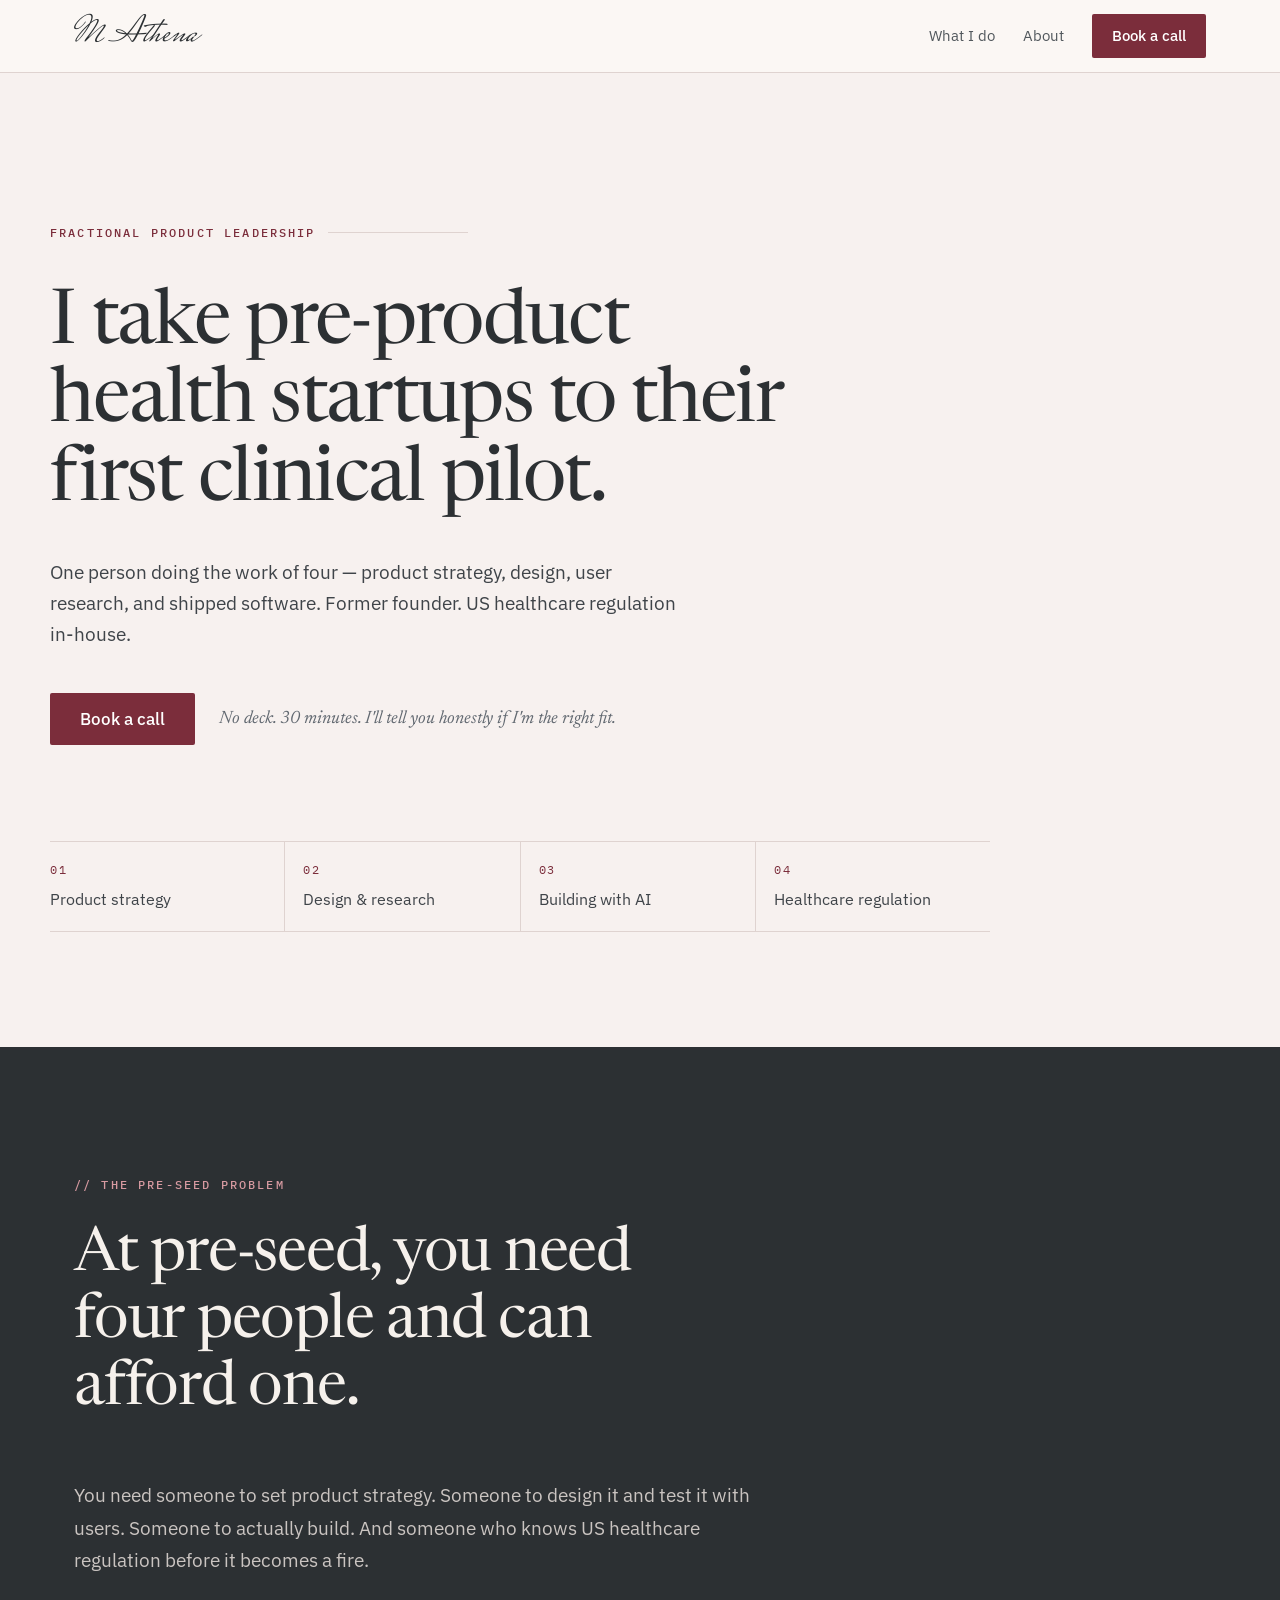
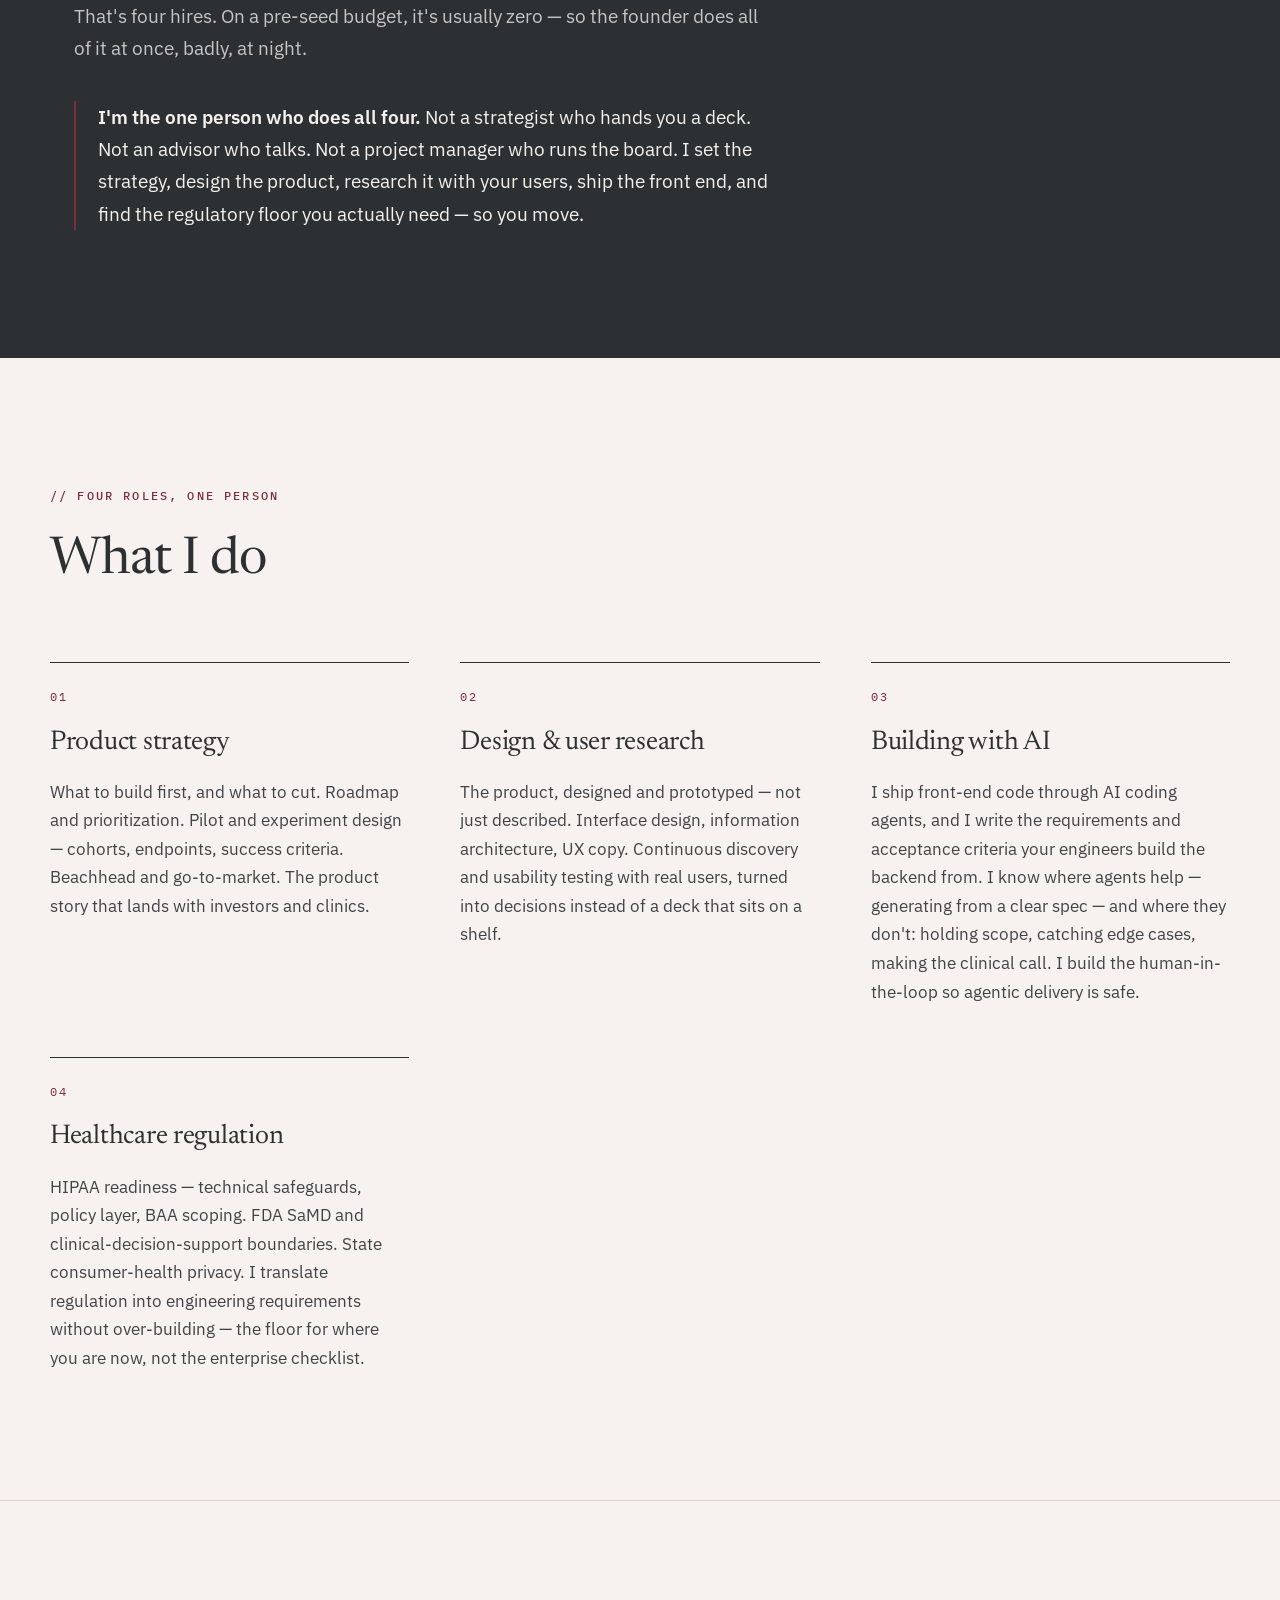
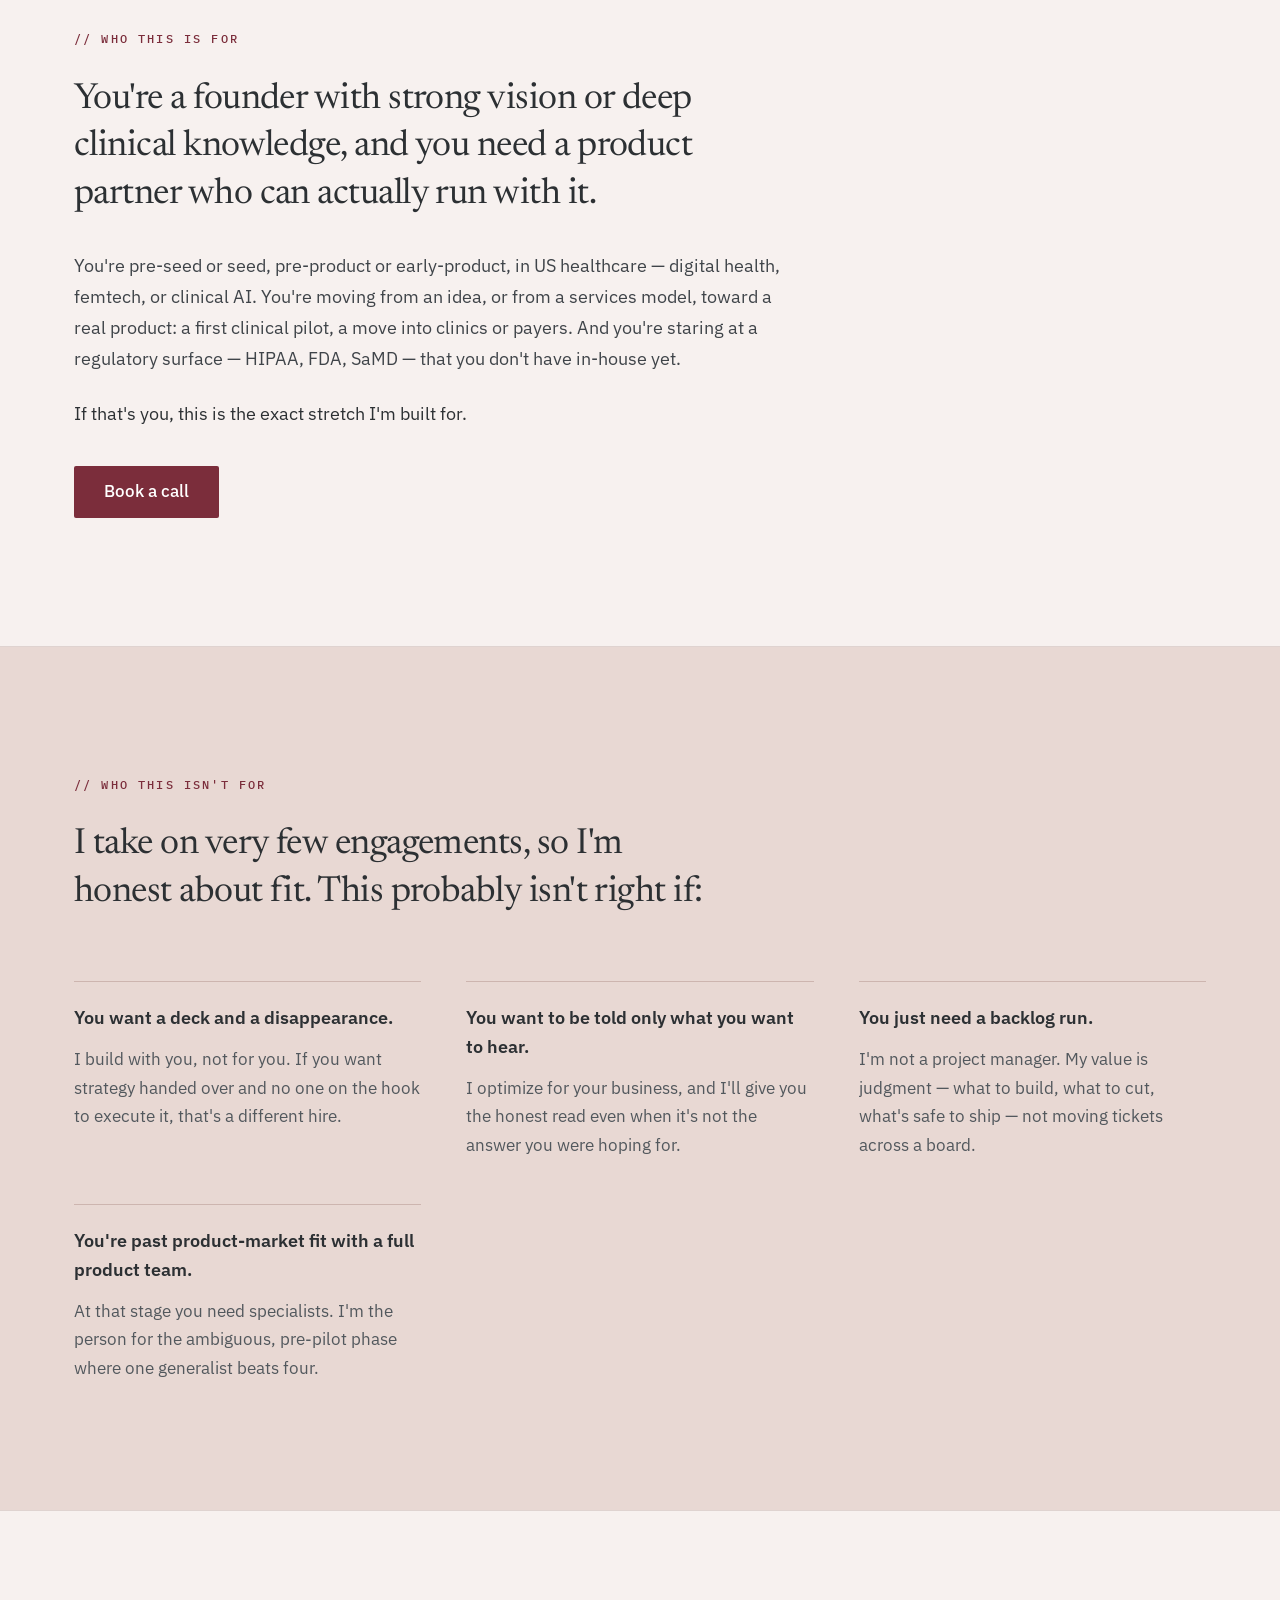
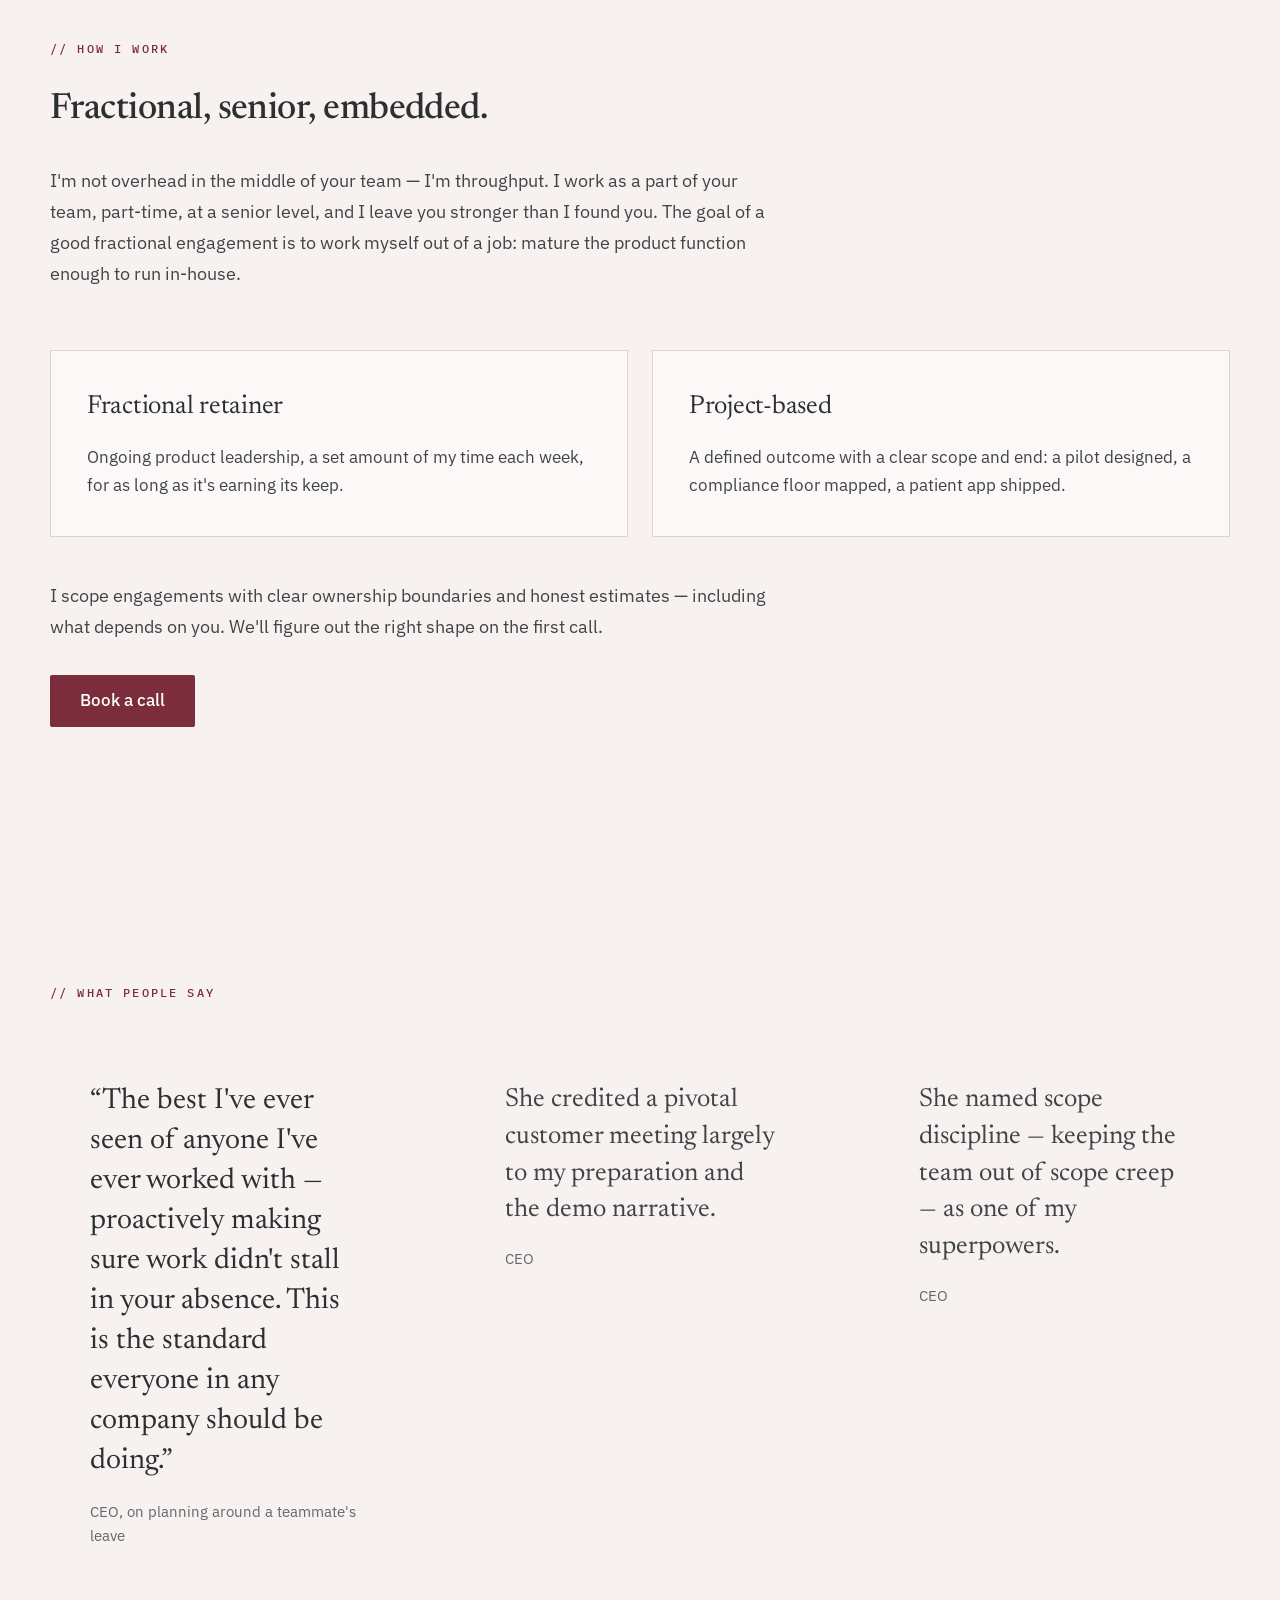
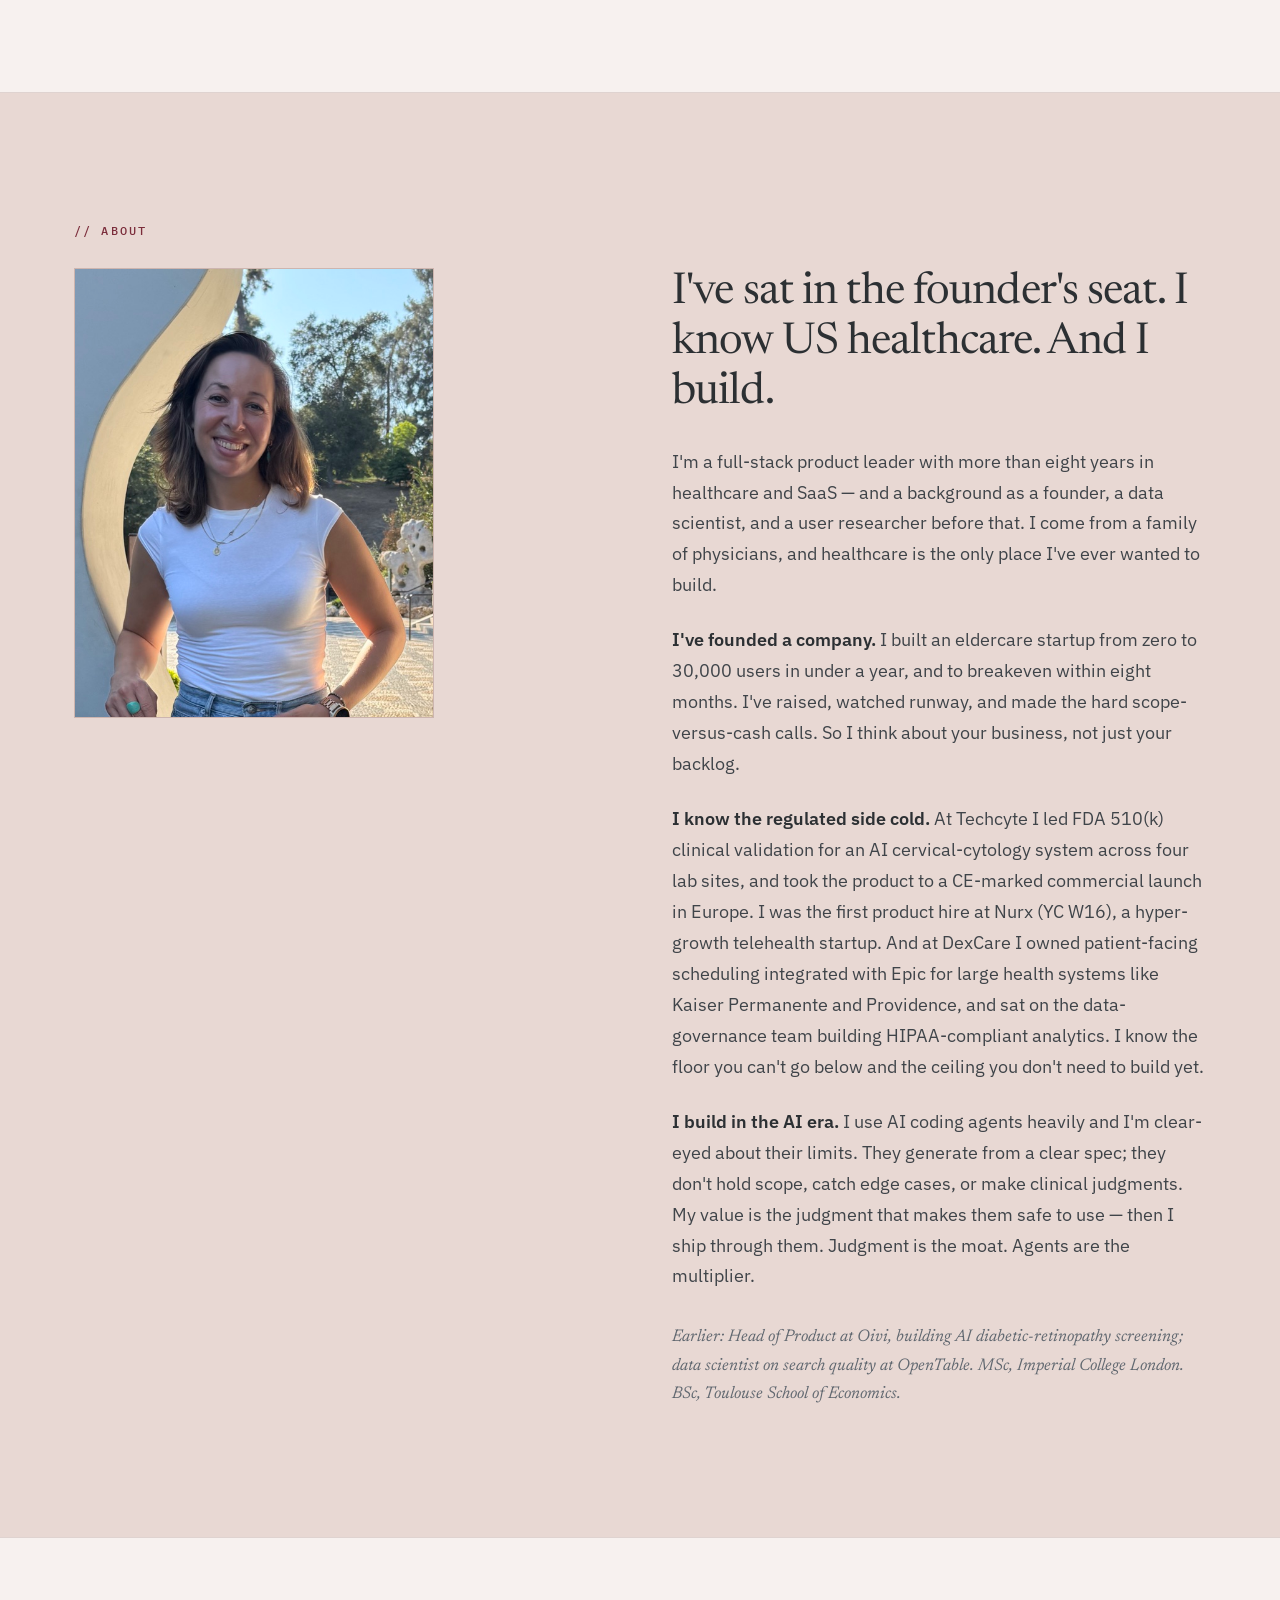
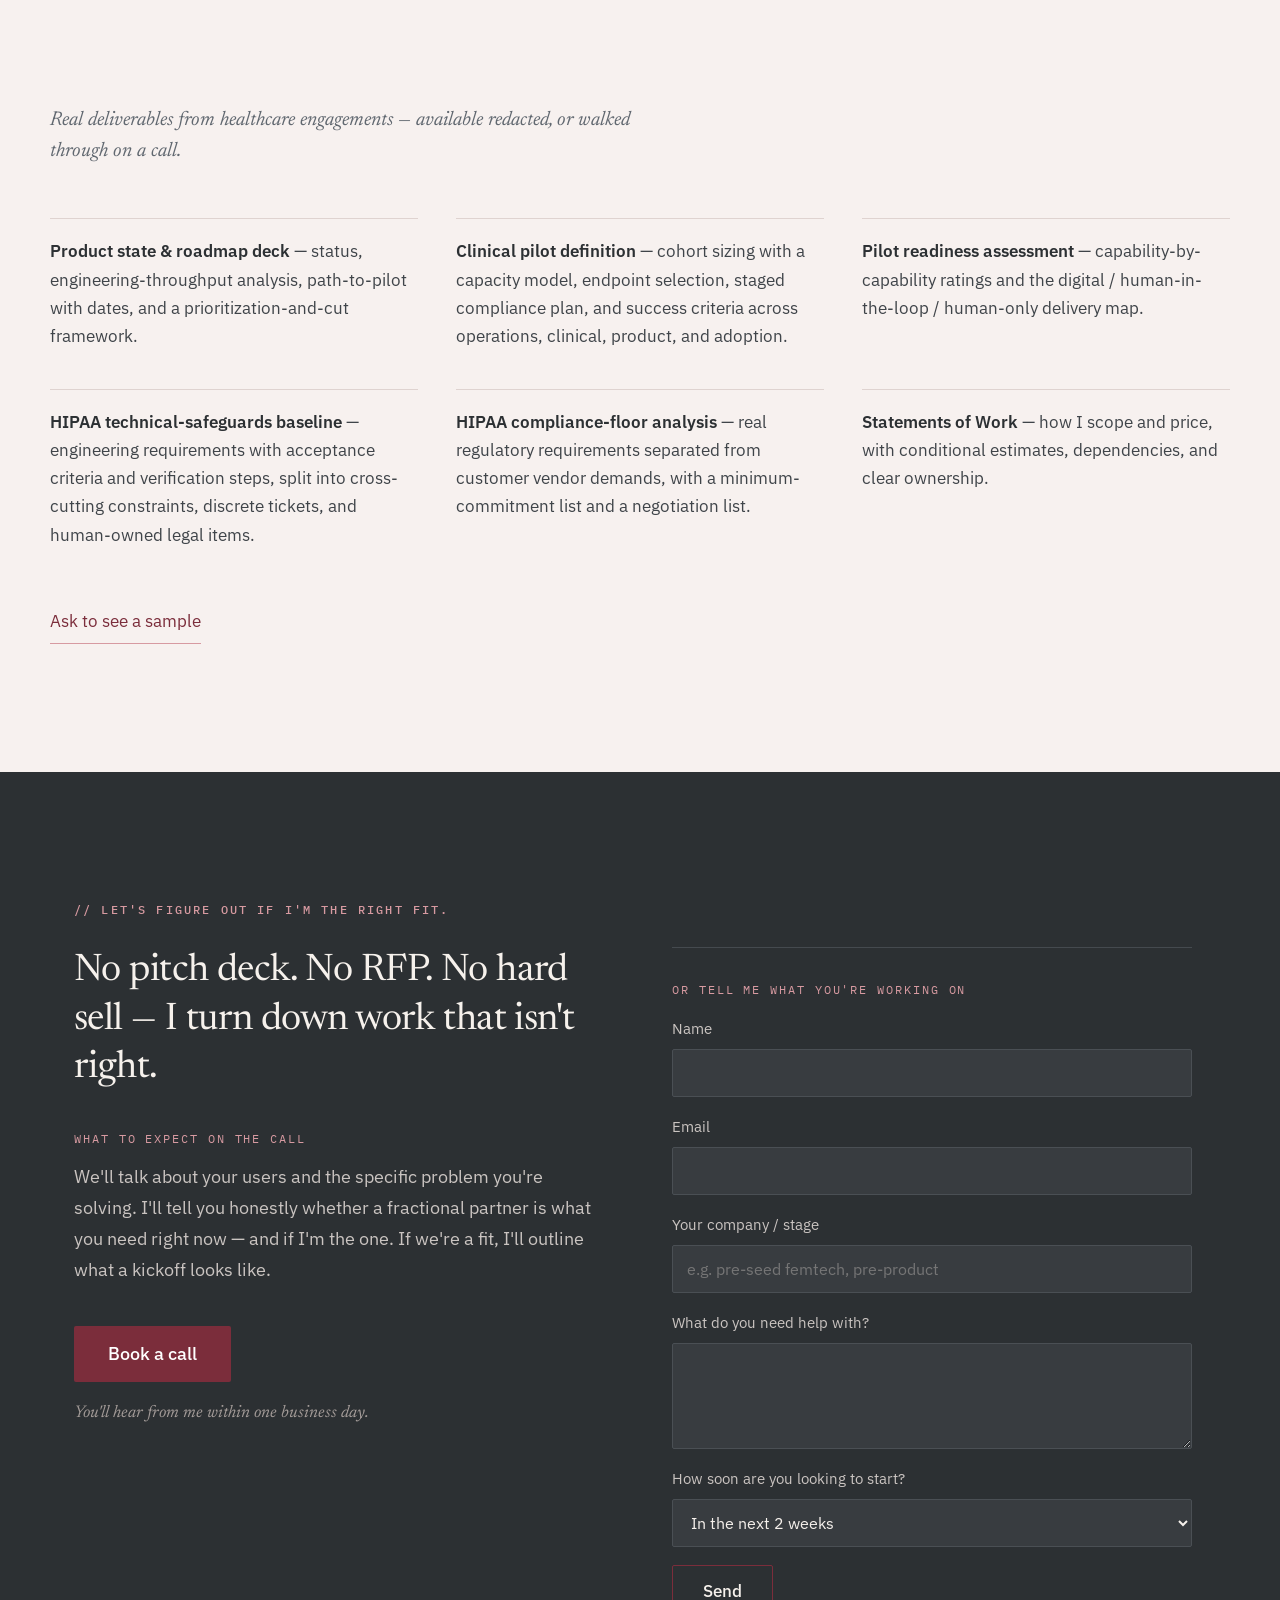
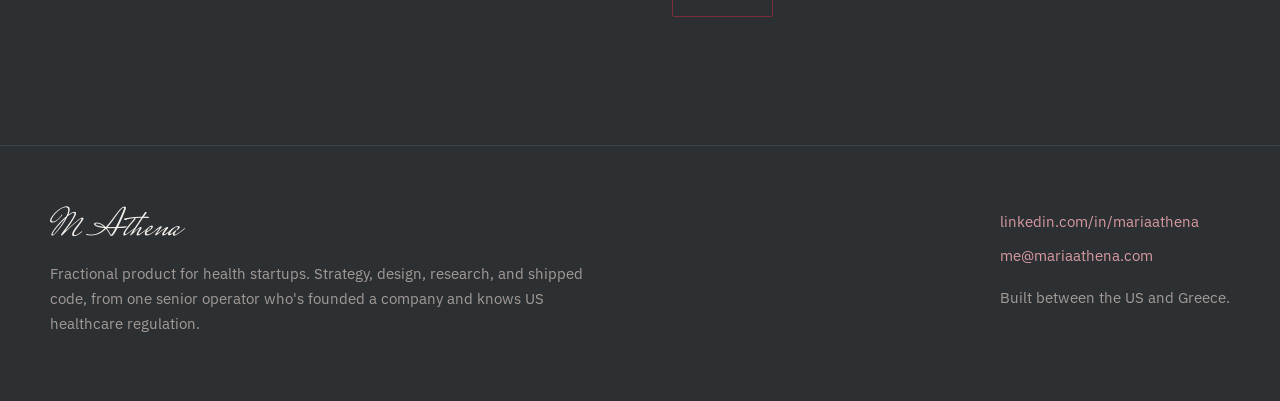
==== commit 7f755771: "Add real portrait to About section Replaces the photo placeholder with Athena's actual portrait, res" ====
--- a/index.html
+++ b/index.html
@@ -183,9 +183,7 @@
         <div class="eyebrow" data-reveal>// About</div>
         <div class="about-grid">
           <div data-reveal>
-            <div class="photo-placeholder">
-              <span>Photo placeholder — one natural, warm portrait of Athena.</span>
-            </div>
+            <img class="about-photo" src="assets/athena-photo.jpg" alt="Portrait of Maria Athena">
           </div>
           <div class="about-copy" data-reveal>
             <h2>I've sat in the founder's seat. I know US healthcare. And I build.</h2>
--- a/css/style.css
+++ b/css/style.css
@@ -567,19 +567,13 @@
   gap: clamp(32px, 5vw, 72px);
   align-items: start;
 }
-.photo-placeholder {
+.about-photo {
+  display: block;
+  width: 100%;
   max-width: 360px;
   aspect-ratio: 4 / 5;
-  background: #D6BFB9;
+  object-fit: cover;
   border: 1px solid var(--border-wash);
-  display: flex;
-  align-items: flex-end;
-  padding: 18px;
-}
-.photo-placeholder span {
-  font-size: 13px;
-  line-height: 1.5;
-  color: #6A7076;
 }
 .about-copy { max-width: 680px; }
 .about-copy h2 {
